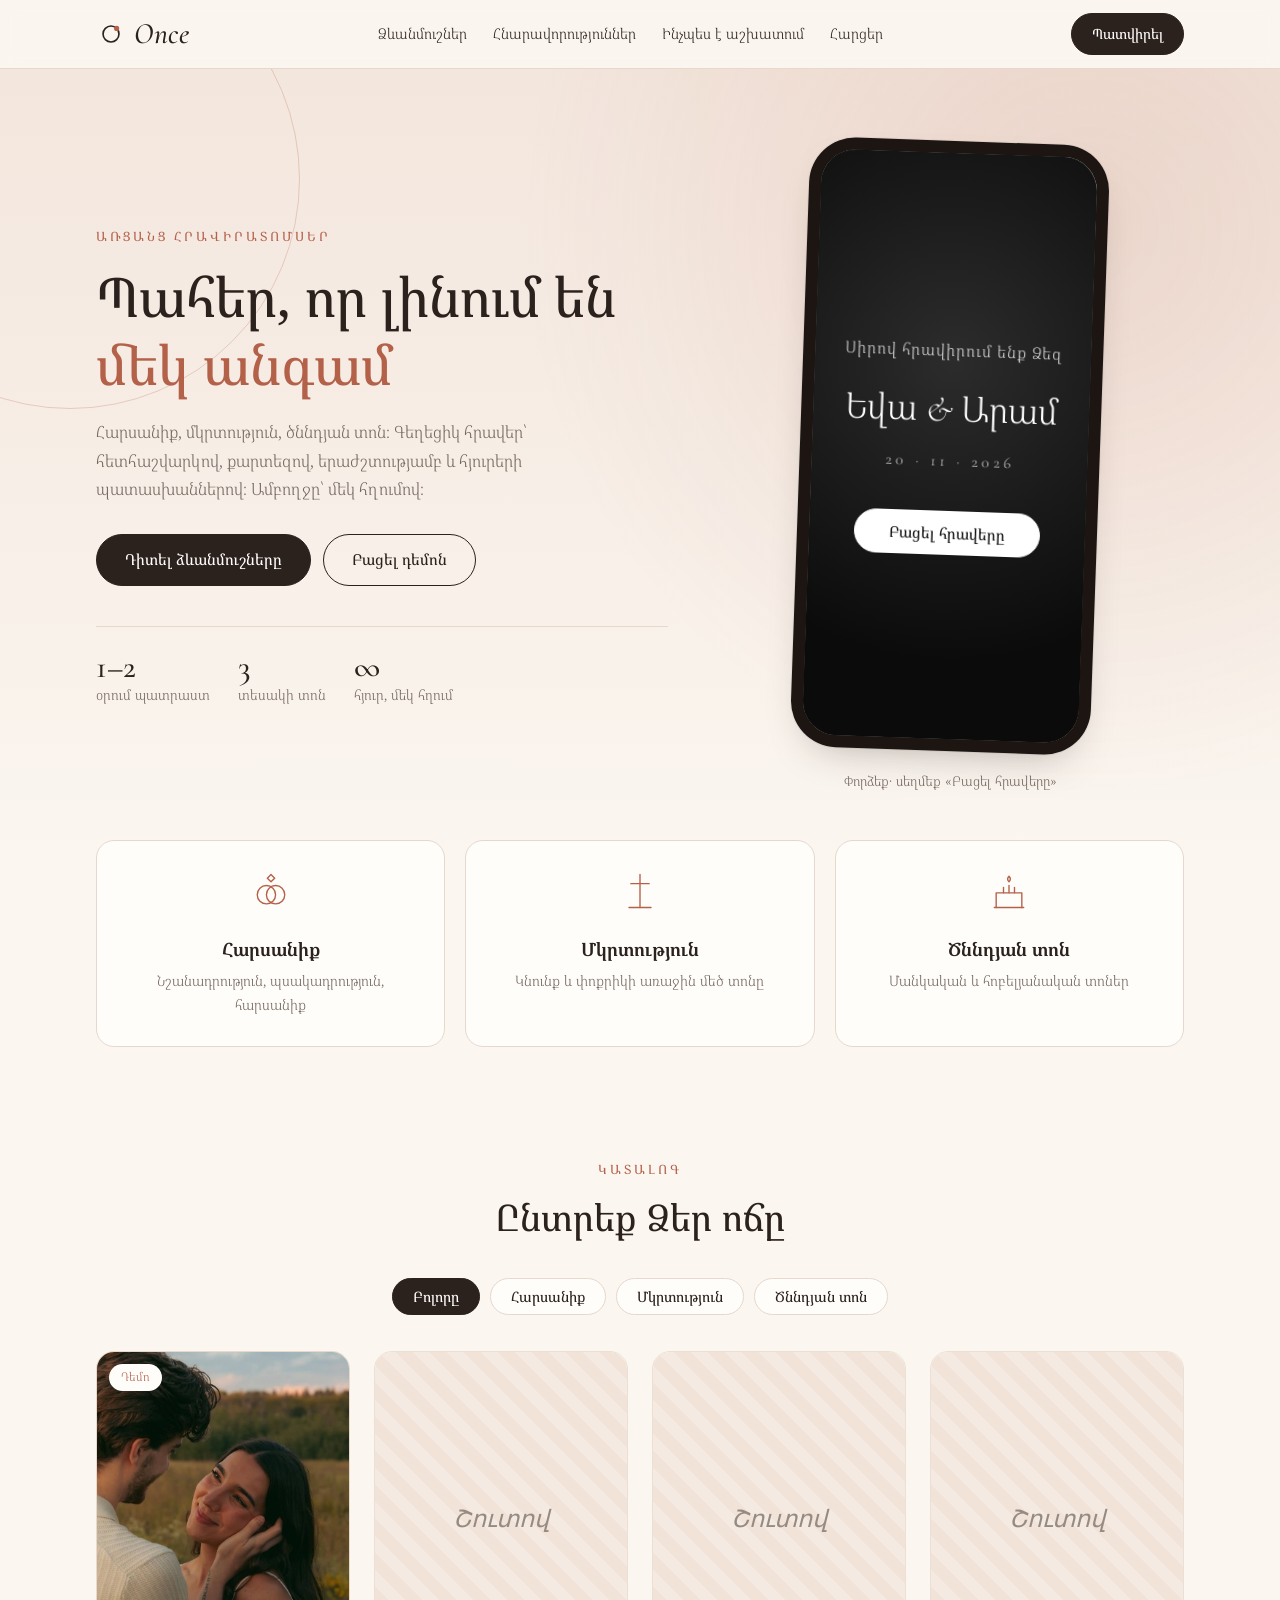
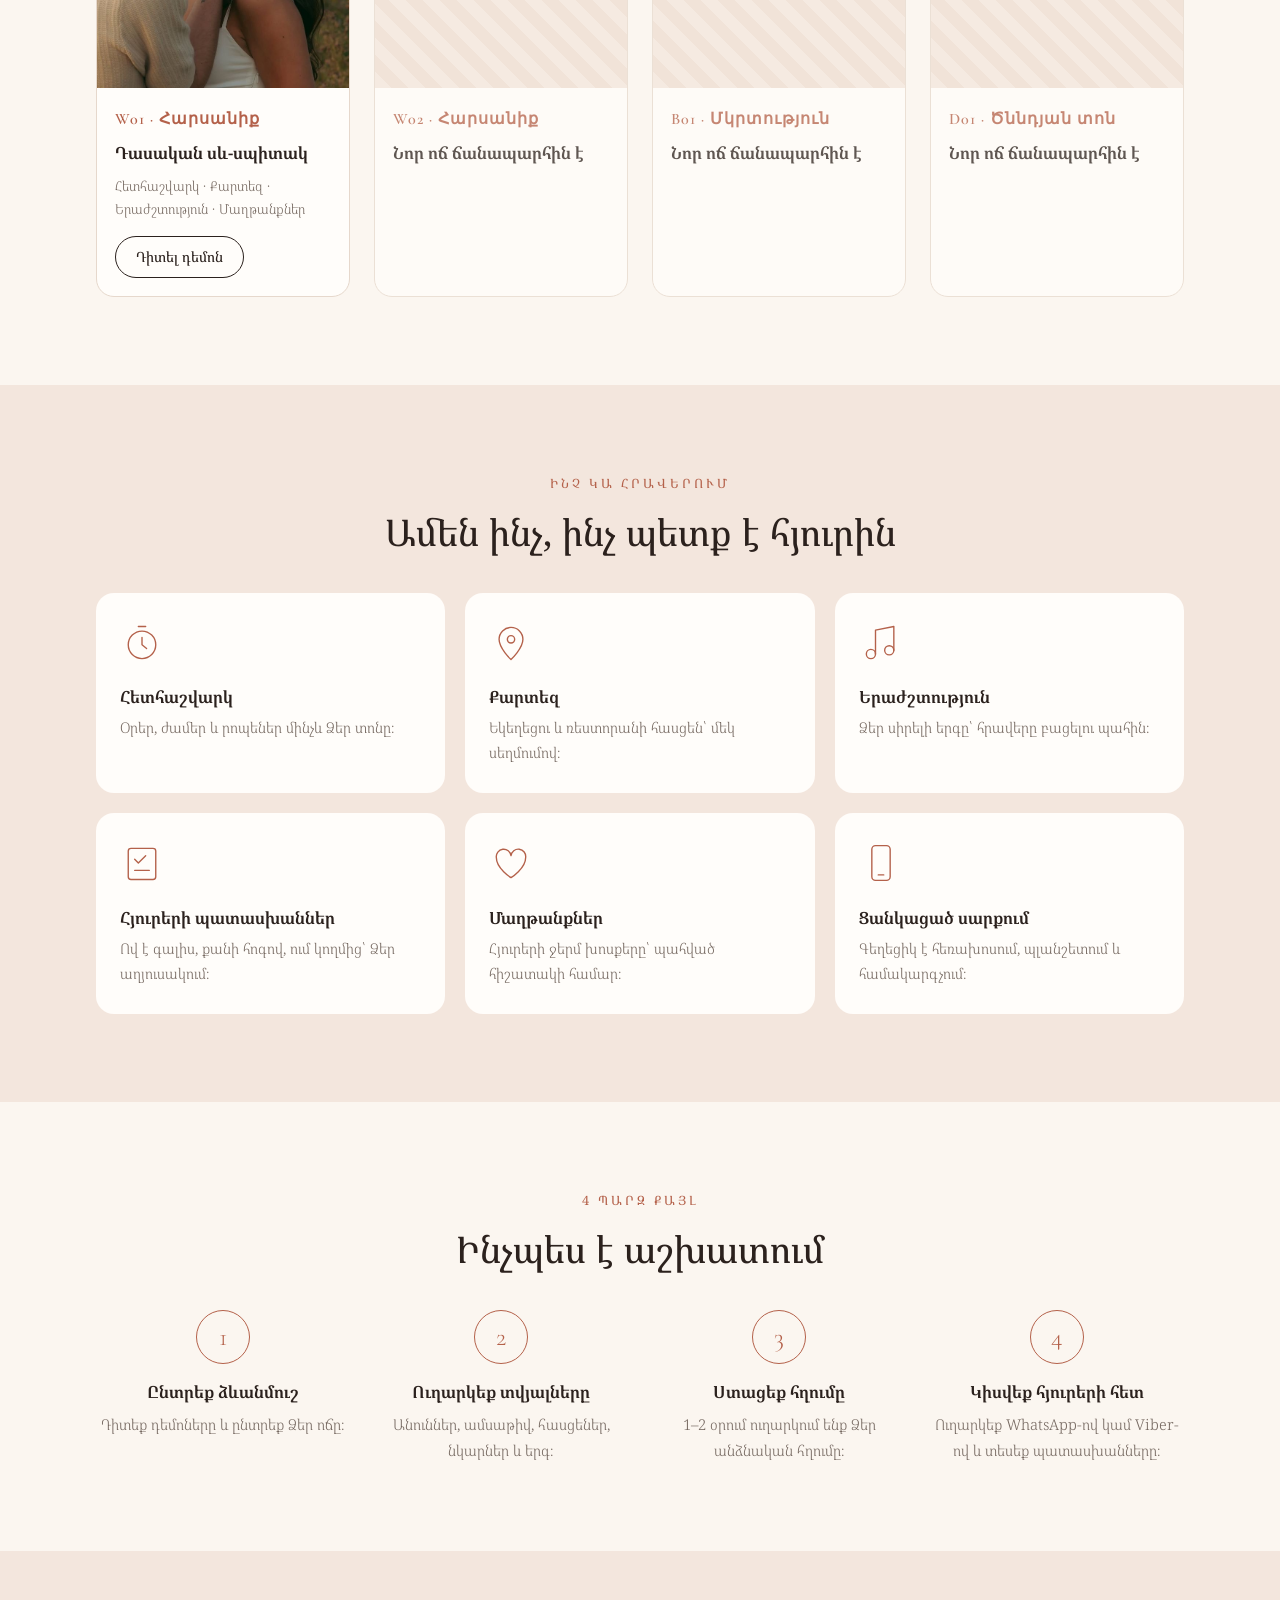
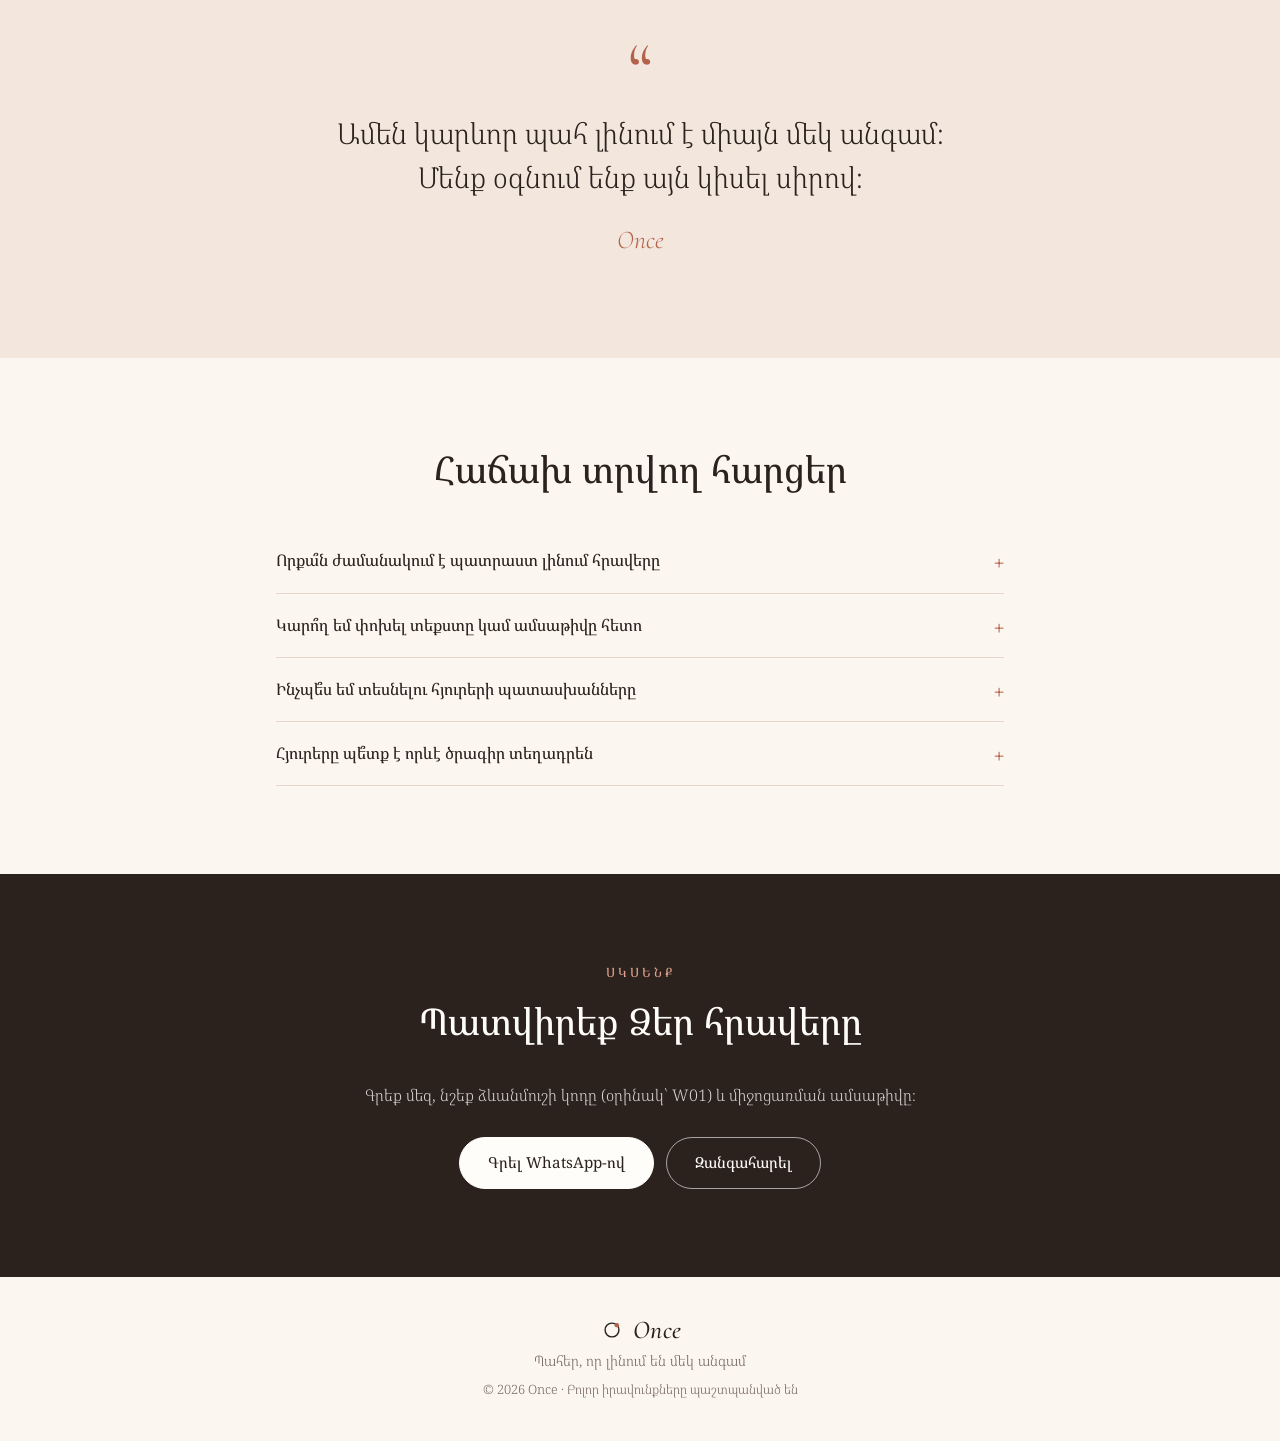
==== index.html @ 1489a13c "Add Once invitations website Homepage with Once branding, wedding template W01, Apps Script for RSVP" ====
<!DOCTYPE html>
<html lang="hy">
<head>
  <meta charset="UTF-8">
  <meta name="viewport" content="width=device-width, initial-scale=1.0">

  <!-- ===== SEO: վերնագիրը և նկարագրությունը երևում են Google-ում ===== -->
  <title>Once — առցանց հրավիրատոմսեր հարսանիքի, մկրտության և ծննդյան տոնի համար</title>
  <meta name="description" content="Once․ գեղեցիկ առցանց հրավիրատոմսեր՝ հետհաշվարկով, քարտեզով, երաժշտությամբ և հյուրերի պատասխաններով։ Ընտրեք ձևանմուշ, պատրաստ հղումը կստանաք 1–2 օրում։">
  <meta name="theme-color" content="#fbf6f0">
  <link rel="icon" href="assets/img/logo.svg" type="image/svg+xml">
  <!-- Domain-ը գնելուց հետո բացեք այս տողը և գրեք Ձեր հասցեն -->
  <!-- <link rel="canonical" href="https://once.am/"> -->

  <!-- Ինչպես է երևում հղումը WhatsApp-ում, Viber-ում, Facebook-ում -->
  <meta property="og:type" content="website">
  <meta property="og:site_name" content="Once">
  <meta property="og:title" content="Once — առցանց հրավիրատոմսեր">
  <meta property="og:description" content="Պահեր, որ լինում են մեկ անգամ։ Հրավեր՝ մեկ հղումով։">
  <meta property="og:image" content="templates/wedding/w01/hero.jpg">

  <!-- Տառատեսակներ -->
  <link rel="preconnect" href="https://fonts.googleapis.com">
  <link rel="preconnect" href="https://fonts.gstatic.com" crossorigin>
  <link href="https://fonts.googleapis.com/css2?family=Cormorant+Garamond:ital,wght@0,400;0,500;0,600;1,400;1,500&family=Noto+Serif+Armenian:wght@300;400;600&display=swap" rel="stylesheet">

  <link rel="stylesheet" href="assets/css/main.css">
</head>
<body>

  <!-- ============ ՎԵՐՆԱՄԱՍ ============ -->
  <header class="site-header">
    <div class="wrap site-header__inner">
      <a href="./" class="logo" aria-label="Once — գլխավոր էջ">
        <svg class="logo__mark" viewBox="0 0 64 64" aria-hidden="true">
          <circle cx="32" cy="32" r="17" fill="none" stroke="currentColor" stroke-width="3.5"/>
          <circle cx="44" cy="20" r="5.5" class="logo__dot"/>
        </svg>
        <span class="logo__word">Once</span>
      </a>
      <nav class="nav" aria-label="Գլխավոր մենյու">
        <a href="#catalog">Ձևանմուշներ</a>
        <a href="#features">Հնարավորություններ</a>
        <a href="#how">Ինչպես է աշխատում</a>
        <a href="#faq">Հարցեր</a>
      </nav>
      <a href="#order" class="btn btn--small">Պատվիրել</a>
    </div>
  </header>

  <main>

    <!-- ============ 1. ԳԼԽԱՎՈՐ ԲԱԺԻՆ ============ -->
    <section class="hero">
      <div class="wrap hero__grid">
        <div class="hero__content">
          <p class="eyebrow">Առցանց հրավիրատոմսեր</p>
          <h1 class="hero__title">Պահեր, որ լինում են <em>մեկ անգամ</em></h1>
          <p class="hero__text">Հարսանիք, մկրտություն, ծննդյան տոն։ Գեղեցիկ հրավեր՝ հետհաշվարկով, քարտեզով, երաժշտությամբ և հյուրերի պատասխաններով։ Ամբողջը՝ մեկ հղումով։</p>
          <div class="hero__buttons">
            <a href="#catalog" class="btn">Դիտել ձևանմուշները</a>
            <a href="templates/wedding/w01/" class="btn btn--outline" target="_blank" rel="noopener">Բացել դեմոն</a>
          </div>
          <ul class="hero__facts">
            <li><strong>1–2</strong> օրում պատրաստ</li>
            <li><strong>3</strong> տեսակի տոն</li>
            <li><strong>∞</strong> հյուր, մեկ հղում</li>
          </ul>
        </div>

        <!-- Հեռախոսի մեջ երևում է իրական դեմոն (կարելի է scroll անել) -->
        <div class="hero__phone">
          <div class="phone">
            <iframe class="phone__screen" src="templates/wedding/w01/" title="Հարսանեկան հրավերի դեմո" loading="lazy"></iframe>
          </div>
          <p class="phone__note">Փորձեք․ սեղմեք «Բացել հրավերը»</p>
        </div>
      </div>
    </section>

    <!-- ============ 2. ՏՈՆԵՐ ============ -->
    <section class="section section--tight">
      <div class="wrap">
        <div class="events">
          <a class="event reveal" href="#catalog" data-go="wedding">
            <svg viewBox="0 0 48 48" aria-hidden="true"><circle cx="19" cy="28" r="10"/><circle cx="29" cy="28" r="10"/><path d="M20 10l4-4 4 4-4 4z"/></svg>
            <h3>Հարսանիք</h3>
            <p>Նշանադրություն, պսակադրություն, հարսանիք</p>
          </a>
          <a class="event reveal" href="#catalog" data-go="baptism">
            <svg viewBox="0 0 48 48" aria-hidden="true"><path d="M24 6v36M14 16h20"/><path d="M12 42h24"/></svg>
            <h3>Մկրտություն</h3>
            <p>Կնունք և փոքրիկի առաջին մեծ տոնը</p>
          </a>
          <a class="event reveal" href="#catalog" data-go="birthday">
            <svg viewBox="0 0 48 48" aria-hidden="true"><path d="M10 42V26h28v16"/><path d="M8 42h32"/><path d="M18 26v-6M30 26v-6M24 26v-8"/><path d="M24 14c-2-2-2-4 0-6 2 2 2 4 0 6z"/></svg>
            <h3>Ծննդյան տոն</h3>
            <p>Մանկական և հոբելյանական տոներ</p>
          </a>
        </div>
      </div>
    </section>

    <!-- ============ 3. ԿԱՏԵԳՈՐԻԱՆԵՐ ԵՎ ՁԵՎԱՆՄՈՒՇՆԵՐ ============ -->
    <section id="catalog" class="section">
      <div class="wrap">
        <p class="eyebrow eyebrow--center">Կատալոգ</p>
        <h2 class="section__title">Ընտրեք Ձեր ոճը</h2>

        <!-- Կատեգորիայի կոճակներ՝ ֆիլտրում են քարտերը (տես script-ը ներքևում) -->
        <div class="filters" role="group" aria-label="Կատեգորիաներ">
          <button class="filter is-active" type="button" data-filter="all">Բոլորը</button>
          <button class="filter" type="button" data-filter="wedding">Հարսանիք</button>
          <button class="filter" type="button" data-filter="baptism">Մկրտություն</button>
          <button class="filter" type="button" data-filter="birthday">Ծննդյան տոն</button>
        </div>

        <div class="cards">
          <!-- Նոր ձևանմուշ ավելացնելու համար պատճենեք մեկ <article> և փոխեք տվյալները -->
          <article class="card" data-category="wedding">
            <a class="card__img" href="templates/wedding/w01/" target="_blank" rel="noopener" style="background-image:url('templates/wedding/w01/hero.jpg')" aria-label="Դիտել W01 դեմոն">
              <span class="card__badge">Դեմո</span>
            </a>
            <div class="card__body">
              <p class="card__code">W01 · Հարսանիք</p>
              <h3 class="card__title">Դասական սև-սպիտակ</h3>
              <p class="card__features">Հետհաշվարկ · Քարտեզ · Երաժշտություն · Մաղթանքներ</p>
              <a class="btn btn--outline btn--small" href="templates/wedding/w01/" target="_blank" rel="noopener">Դիտել դեմոն</a>
            </div>
          </article>

          <article class="card card--soon" data-category="wedding">
            <div class="card__img card__img--empty"><span class="card__soon">Շուտով</span></div>
            <div class="card__body">
              <p class="card__code">W02 · Հարսանիք</p>
              <h3 class="card__title">Նոր ոճ ճանապարհին է</h3>
            </div>
          </article>

          <article class="card card--soon" data-category="baptism">
            <div class="card__img card__img--empty"><span class="card__soon">Շուտով</span></div>
            <div class="card__body">
              <p class="card__code">B01 · Մկրտություն</p>
              <h3 class="card__title">Նոր ոճ ճանապարհին է</h3>
            </div>
          </article>

          <article class="card card--soon" data-category="birthday">
            <div class="card__img card__img--empty"><span class="card__soon">Շուտով</span></div>
            <div class="card__body">
              <p class="card__code">D01 · Ծննդյան տոն</p>
              <h3 class="card__title">Նոր ոճ ճանապարհին է</h3>
            </div>
          </article>
        </div>
      </div>
    </section>

    <!-- ============ 4. ՀՆԱՐԱՎՈՐՈՒԹՅՈՒՆՆԵՐ ============ -->
    <section id="features" class="section section--tint">
      <div class="wrap">
        <p class="eyebrow eyebrow--center">Ինչ կա հրավերում</p>
        <h2 class="section__title">Ամեն ինչ, ինչ պետք է հյուրին</h2>
        <div class="features">
          <div class="feature reveal">
            <svg viewBox="0 0 48 48" aria-hidden="true"><circle cx="24" cy="26" r="15"/><path d="M24 18v8l5 4M20 6h8"/></svg>
            <h3>Հետհաշվարկ</h3><p>Օրեր, ժամեր և րոպեներ մինչև Ձեր տոնը։</p>
          </div>
          <div class="feature reveal">
            <svg viewBox="0 0 48 48" aria-hidden="true"><path d="M24 42s-13-12-13-22a13 13 0 0 1 26 0c0 10-13 22-13 22z"/><circle cx="24" cy="20" r="4"/></svg>
            <h3>Քարտեզ</h3><p>Եկեղեցու և ռեստորանի հասցեն՝ մեկ սեղմումով։</p>
          </div>
          <div class="feature reveal">
            <svg viewBox="0 0 48 48" aria-hidden="true"><path d="M18 36V10l20-4v26"/><circle cx="13" cy="36" r="5"/><circle cx="33" cy="32" r="5"/></svg>
            <h3>Երաժշտություն</h3><p>Ձեր սիրելի երգը՝ հրավերը բացելու պահին։</p>
          </div>
          <div class="feature reveal">
            <svg viewBox="0 0 48 48" aria-hidden="true"><rect x="9" y="8" width="30" height="34" rx="3"/><path d="M16 20l4 4 8-8M16 32h16"/></svg>
            <h3>Հյուրերի պատասխաններ</h3><p>Ով է գալիս, քանի հոգով, ում կողմից՝ Ձեր աղյուսակում։</p>
          </div>
          <div class="feature reveal">
            <svg viewBox="0 0 48 48" aria-hidden="true"><path d="M24 40S8 30 8 18a8 8 0 0 1 16-2 8 8 0 0 1 16 2c0 12-16 22-16 22z"/></svg>
            <h3>Մաղթանքներ</h3><p>Հյուրերի ջերմ խոսքերը՝ պահված հիշատակի համար։</p>
          </div>
          <div class="feature reveal">
            <svg viewBox="0 0 48 48" aria-hidden="true"><rect x="14" y="5" width="20" height="38" rx="4"/><path d="M21 37h6"/></svg>
            <h3>Ցանկացած սարքում</h3><p>Գեղեցիկ է հեռախոսում, պլանշետում և համակարգչում։</p>
          </div>
        </div>
      </div>
    </section>

    <!-- ============ 5. ԻՆՉՊԵՍ Է ԱՇԽԱՏՈՒՄ ============ -->
    <section id="how" class="section">
      <div class="wrap">
        <p class="eyebrow eyebrow--center">4 պարզ քայլ</p>
        <h2 class="section__title">Ինչպես է աշխատում</h2>
        <ol class="steps">
          <li class="reveal"><span>1</span><h3>Ընտրեք ձևանմուշ</h3><p>Դիտեք դեմոները և ընտրեք Ձեր ոճը։</p></li>
          <li class="reveal"><span>2</span><h3>Ուղարկեք տվյալները</h3><p>Անուններ, ամսաթիվ, հասցեներ, նկարներ և երգ։</p></li>
          <li class="reveal"><span>3</span><h3>Ստացեք հղումը</h3><p>1–2 օրում ուղարկում ենք Ձեր անձնական հղումը։</p></li>
          <li class="reveal"><span>4</span><h3>Կիսվեք հյուրերի հետ</h3><p>Ուղարկեք WhatsApp-ով կամ Viber-ով և տեսեք պատասխանները։</p></li>
        </ol>
      </div>
    </section>

    <!-- ============ 6. ԲՐԵՆԴԻ ՄՏՔԻՐԸ ============ -->
    <section class="quote">
      <div class="wrap reveal">
        <p class="quote__mark" aria-hidden="true">“</p>
        <p class="quote__text">Ամեն կարևոր պահ լինում է միայն մեկ անգամ։<br>Մենք օգնում ենք այն կիսել սիրով։</p>
        <p class="quote__sign">Once</p>
      </div>
    </section>

    <!-- ============ 7. ՀԱՐՑԵՐ (FAQ) ============ -->
    <!-- <details>-ը բացվում/փակվում է առանց JavaScript-ի -->
    <section id="faq" class="section">
      <div class="wrap faq">
        <h2 class="section__title">Հաճախ տրվող հարցեր</h2>
        <details>
          <summary>Որքա՞ն ժամանակում է պատրաստ լինում հրավերը</summary>
          <p>Սովորաբար 1–2 օրում, երբ ստանում ենք բոլոր տվյալները և նկարները։</p>
        </details>
        <details>
          <summary>Կարո՞ղ եմ փոխել տեքստը կամ ամսաթիվը հետո</summary>
          <p>Այո։ Գրեք մեզ, և մենք կթարմացնենք հրավերը։ Հղումը նույնը կմնա։</p>
        </details>
        <details>
          <summary>Ինչպե՞ս եմ տեսնելու հյուրերի պատասխանները</summary>
          <p>Ձեզ կտրամադրենք Google Sheets աղյուսակ, որտեղ ավտոմատ հայտնվում են բոլոր պատասխաններն ու մաղթանքները։</p>
        </details>
        <details>
          <summary>Հյուրերը պե՞տք է որևէ ծրագիր տեղադրեն</summary>
          <p>Ոչ։ Հրավերը սովորական հղում է, բացվում է ցանկացած հեռախոսում կամ համակարգչում։</p>
        </details>
      </div>
    </section>

    <!-- ============ 8. ՊԱՏՎԻՐԵԼ ============ -->
    <section id="order" class="section section--dark">
      <div class="wrap order">
        <p class="eyebrow eyebrow--center">Սկսենք</p>
        <h2 class="section__title">Պատվիրեք Ձեր հրավերը</h2>
        <p>Գրեք մեզ, նշեք ձևանմուշի կոդը (օրինակ՝ W01) և միջոցառման ամսաթիվը։</p>
        <div class="order__buttons">
          <!-- 374XXXXXXXX-ը փոխարինեք Ձեր WhatsApp համարով (առանց + և բացատների) -->
          <a class="btn btn--light" href="https://wa.me/374XXXXXXXX" target="_blank" rel="noopener">Գրել WhatsApp-ով</a>
          <a class="btn btn--ghost" href="tel:+374XXXXXXXX">Զանգահարել</a>
        </div>
      </div>
    </section>

  </main>

  <footer class="site-footer">
    <div class="wrap site-footer__inner">
      <a href="./" class="logo logo--small" aria-label="Once">
        <svg class="logo__mark" viewBox="0 0 64 64" aria-hidden="true">
          <circle cx="32" cy="32" r="17" fill="none" stroke="currentColor" stroke-width="3.5"/>
          <circle cx="44" cy="20" r="5.5" class="logo__dot"/>
        </svg>
        <span class="logo__word">Once</span>
      </a>
      <p>Պահեր, որ լինում են մեկ անգամ</p>
      <p class="site-footer__copy">© 2026 Once · Բոլոր իրավունքները պաշտպանված են</p>
    </div>
  </footer>

  <script>
    // ---------- Կատեգորիաների ֆիլտր ----------
    const filters = document.querySelectorAll(".filter");
    const cards = document.querySelectorAll(".card");

    function showCategory(category) {
      filters.forEach((b) => b.classList.toggle("is-active", b.dataset.filter === category));
      cards.forEach((card) => {
        card.hidden = category !== "all" && card.dataset.category !== category;
      });
    }

    filters.forEach((btn) => {
      btn.addEventListener("click", () => showCategory(btn.dataset.filter));
    });

    // «Տոներ» բաժնի քարտերը բացում են կատալոգը արդեն ֆիլտրած
    document.querySelectorAll("[data-go]").forEach((link) => {
      link.addEventListener("click", () => showCategory(link.dataset.go));
    });

    // ---------- Scroll-ի ժամանակ հայտնվելու անիմացիա ----------
    document.documentElement.classList.add("js");
    const items = document.querySelectorAll(".reveal");
    if ("IntersectionObserver" in window) {
      const observer = new IntersectionObserver((entries) => {
        entries.forEach((entry) => {
          if (entry.isIntersecting) {
            entry.target.classList.add("is-visible");
            observer.unobserve(entry.target);
          }
        });
      }, { threshold: 0.15 });
      items.forEach((el) => observer.observe(el));
    } else {
      items.forEach((el) => el.classList.add("is-visible"));
    }
  </script>
</body>
</html>
---- assets/css/main.css ----
/* =========================================================
   Once — գլխավոր էջի ոճեր
   Բրենդի գույներն ու տառատեսակները փոխեք :root-ում
   ========================================================= */

:root {
  /* Once բրենդի գույներ */
  --ink: #2b211d;        /* հիմնական տեքստ (տաք մուգ շագանակագույն) */
  --muted: #74675f;      /* երկրորդական տեքստ */
  --paper: #fbf6f0;      /* ֆոն (փղոսկր) */
  --tint: #f3e6dd;       /* բաց վարդագույն-բեժ բաժիններ */
  --accent: #b4614a;     /* Once-ի գույնը (տաք նռնագույն / terracotta) */
  --accent-dark: #93472f;
  --line: #e6d8cc;
  --white: #fffdfa;

  /* Տառատեսակներ */
  --font-main: "Noto Serif Armenian", Georgia, serif;   /* հայերեն տեքստ */
  --font-brand: "Cormorant Garamond", Georgia, serif;   /* Once անունը, թվեր */

  --radius: 18px;
  --shadow: 0 18px 40px -20px rgba(43, 33, 29, .35);
}

*, *::before, *::after { box-sizing: border-box; }
html { scroll-behavior: smooth; scroll-padding-top: 72px; }
body {
  margin: 0;
  background: var(--paper);
  color: var(--ink);
  font-family: var(--font-main);
  font-weight: 300;
  line-height: 1.7;
  -webkit-font-smoothing: antialiased;
  overflow-x: hidden;
}
h1, h2, h3, p { margin: 0; }
[hidden] { display: none !important; }

.wrap { max-width: 1120px; margin: 0 auto; padding: 0 16px; }

/* ---------- Կոճակներ ---------- */
.btn {
  display: inline-block;
  padding: 12px 28px;
  border: 1px solid var(--ink);
  border-radius: 999px;
  background: var(--ink);
  color: var(--white);
  font-family: inherit;
  font-size: .95rem;
  font-weight: 400;
  text-decoration: none;
  cursor: pointer;
  transition: background .25s, color .25s, border-color .25s, transform .25s;
}
.btn:hover, .btn:focus-visible { background: var(--accent); border-color: var(--accent); transform: translateY(-1px); }
.btn--outline { background: transparent; color: var(--ink); }
.btn--outline:hover, .btn--outline:focus-visible { background: var(--ink); border-color: var(--ink); color: var(--white); }
.btn--small { padding: 8px 20px; font-size: .88rem; }
.btn--light { background: var(--white); border-color: var(--white); color: var(--ink); }
.btn--light:hover, .btn--light:focus-visible { background: var(--accent); border-color: var(--accent); color: var(--white); }
.btn--ghost { background: transparent; border-color: rgba(255, 253, 250, .6); color: var(--white); }
.btn--ghost:hover, .btn--ghost:focus-visible { background: var(--white); border-color: var(--white); color: var(--ink); }

/* ---------- Լոգո ---------- */
.logo {
  display: inline-flex;
  align-items: center;
  gap: 8px;
  color: var(--ink);
  text-decoration: none;
}
.logo__mark { width: 30px; height: 30px; }
.logo__dot { fill: var(--accent); }
.logo__word {
  font-family: var(--font-brand);
  font-style: italic;
  font-weight: 500;
  font-size: 1.85rem;
  line-height: 1;
  letter-spacing: .5px;
}
.logo--small .logo__mark { width: 26px; height: 26px; }
.logo--small .logo__word { font-size: 1.6rem; }

/* ---------- Վերնամաս ---------- */
.site-header {
  position: sticky;
  top: 0;
  z-index: 10;
  background: rgba(251, 246, 240, .9);
  border-bottom: 1px solid var(--line);
  -webkit-backdrop-filter: blur(8px);
  backdrop-filter: blur(8px);
}
.site-header__inner {
  display: flex;
  align-items: center;
  justify-content: space-between;
  gap: 16px;
  min-height: 68px;
}
.nav { display: flex; gap: 26px; }
.nav a { color: var(--ink); text-decoration: none; font-size: .92rem; }
.nav a:hover { color: var(--accent); }

/* ---------- Վերնագրեր ---------- */
.eyebrow {
  color: var(--accent);
  font-size: .8rem;
  font-weight: 400;
  letter-spacing: 3px;
  text-transform: uppercase;
  margin-bottom: 14px;
}
.eyebrow--center { text-align: center; }

/* ---------- 1. Գլխավոր բաժին ---------- */
.hero {
  position: relative;
  padding: 72px 0 80px;
  background:
    radial-gradient(circle at 85% 20%, rgba(180, 97, 74, .14), transparent 45%),
    linear-gradient(180deg, var(--tint), var(--paper));
  overflow: hidden;
}
/* Մեծ «O» օղակ ֆոնում՝ բրենդի նշանը */
.hero::before {
  content: "";
  position: absolute;
  top: -120px;
  left: -160px;
  width: 460px;
  height: 460px;
  border: 1px solid rgba(180, 97, 74, .25);
  border-radius: 50%;
  pointer-events: none;
}
.hero__grid {
  position: relative;
  display: grid;
  grid-template-columns: 1.1fr .9fr;
  align-items: center;
  gap: 48px;
}
.hero__title {
  font-size: clamp(2rem, 5vw, 3.4rem);
  font-weight: 400;
  line-height: 1.25;
  margin-bottom: 20px;
}
.hero__title em {
  font-style: normal;
  color: var(--accent);
}
.hero__text { max-width: 520px; color: var(--muted); font-size: 1.05rem; margin-bottom: 30px; }
.hero__buttons { display: flex; flex-wrap: wrap; gap: 12px; }
.hero__facts {
  list-style: none;
  display: flex;
  flex-wrap: wrap;
  gap: 28px;
  margin: 40px 0 0;
  padding: 24px 0 0;
  border-top: 1px solid var(--line);
  color: var(--muted);
  font-size: .88rem;
}
.hero__facts strong {
  display: block;
  font-family: var(--font-brand);
  font-size: 2rem;
  font-weight: 500;
  line-height: 1;
  color: var(--ink);
}

/* Հեռախոսի պատկեր՝ ներսում իրական դեմոն */
.hero__phone { display: flex; flex-direction: column; align-items: center; }
.phone {
  width: 300px;
  height: 610px;
  padding: 12px;
  border-radius: 46px;
  background: #1c1512;
  box-shadow: var(--shadow), 0 0 0 1px rgba(0, 0, 0, .05);
  transform: rotate(2deg);
}
.phone__screen {
  display: block;
  width: 100%;
  height: 100%;
  border: 0;
  border-radius: 34px;
  background: #111;
}
.phone__note { margin-top: 18px; font-size: .85rem; color: var(--muted); }

/* ---------- Բաժիններ ---------- */
.section { padding: 88px 0; }
.section--tight { padding: 0 0 24px; margin-top: -32px; position: relative; }
.section--tint { background: var(--tint); }
.section--dark { background: var(--ink); color: var(--white); }
.section--dark .eyebrow { color: #e3a48f; }
.section__title {
  text-align: center;
  font-size: clamp(1.6rem, 4vw, 2.3rem);
  font-weight: 400;
  line-height: 1.3;
  margin-bottom: 36px;
}

/* ---------- 2. Տոներ ---------- */
.events {
  display: grid;
  grid-template-columns: repeat(3, 1fr);
  gap: 20px;
}
.event {
  display: block;
  padding: 28px 24px;
  background: var(--white);
  border: 1px solid var(--line);
  border-radius: var(--radius);
  color: var(--ink);
  text-decoration: none;
  text-align: center;
  transition: transform .3s, box-shadow .3s, border-color .3s;
}
.event:hover, .event:focus-visible { transform: translateY(-4px); box-shadow: var(--shadow); border-color: var(--accent); }
.event svg, .feature svg {
  width: 44px;
  height: 44px;
  fill: none;
  stroke: var(--accent);
  stroke-width: 1.5;
  stroke-linecap: round;
  stroke-linejoin: round;
  margin-bottom: 12px;
}
.event h3 { font-size: 1.15rem; font-weight: 600; margin-bottom: 4px; }
.event p { color: var(--muted); font-size: .9rem; }

/* ---------- 3. Ֆիլտր ---------- */
.filters {
  display: flex;
  flex-wrap: wrap;
  justify-content: center;
  gap: 10px;
  margin-bottom: 36px;
}
.filter {
  padding: 8px 20px;
  border: 1px solid var(--line);
  border-radius: 999px;
  background: var(--white);
  color: var(--ink);
  font-family: inherit;
  font-size: .9rem;
  cursor: pointer;
  transition: background .2s, color .2s, border-color .2s;
}
.filter:hover { border-color: var(--accent); }
.filter.is-active { background: var(--ink); border-color: var(--ink); color: var(--white); }

/* ---------- Քարտեր ---------- */
.cards {
  display: grid;
  grid-template-columns: repeat(auto-fill, minmax(240px, 1fr));
  gap: 24px;
}
.card {
  display: flex;
  flex-direction: column;
  background: var(--white);
  border: 1px solid var(--line);
  border-radius: var(--radius);
  overflow: hidden;
  transition: transform .3s, box-shadow .3s;
}
.card:not(.card--soon):hover { transform: translateY(-4px); box-shadow: var(--shadow); }
.card__img {
  position: relative;
  display: block;
  aspect-ratio: 3 / 4;
  background-color: var(--tint);
  background-size: cover;
  background-position: center;
}
.card__img--empty {
  display: grid;
  place-items: center;
  background-image: repeating-linear-gradient(45deg, var(--tint) 0 12px, #eedcd0 12px 24px);
}
.card__badge {
  position: absolute;
  top: 12px;
  left: 12px;
  padding: 3px 12px;
  border-radius: 999px;
  background: var(--white);
  color: var(--accent);
  font-size: .75rem;
}
.card__soon {
  font-family: var(--font-brand);
  font-style: italic;
  font-size: 1.5rem;
  color: var(--muted);
}
.card__body { padding: 18px; display: flex; flex-direction: column; gap: 6px; flex: 1; }
.card__code { font-family: var(--font-brand); font-weight: 600; color: var(--accent); letter-spacing: 1px; }
.card__title { font-size: 1.05rem; font-weight: 600; }
.card__features { font-size: .85rem; color: var(--muted); margin-bottom: 10px; }
.card .btn { margin-top: auto; align-self: flex-start; }
.card--soon { opacity: .75; }

/* ---------- 4. Հնարավորություններ ---------- */
.features {
  display: grid;
  grid-template-columns: repeat(3, 1fr);
  gap: 20px;
}
.feature {
  padding: 28px 24px;
  background: var(--white);
  border-radius: var(--radius);
}
.feature svg { margin-bottom: 10px; }
.feature h3 { font-size: 1.05rem; font-weight: 600; margin-bottom: 4px; }
.feature p { color: var(--muted); font-size: .92rem; }

/* ---------- 5. Քայլեր ---------- */
.steps {
  list-style: none;
  margin: 0;
  padding: 0;
  display: grid;
  grid-template-columns: repeat(4, 1fr);
  gap: 24px;
  text-align: center;
}
.steps span {
  display: inline-grid;
  place-items: center;
  width: 54px;
  height: 54px;
  margin-bottom: 14px;
  border: 1px solid var(--accent);
  border-radius: 50%;
  font-family: var(--font-brand);
  font-size: 1.6rem;
  color: var(--accent);
}
.steps h3 { font-size: 1.05rem; font-weight: 600; margin-bottom: 6px; }
.steps p { color: var(--muted); font-size: .93rem; }

/* ---------- 6. Մտքի բաժին ---------- */
.quote {
  padding: 96px 0;
  text-align: center;
  background: var(--tint);
}
.quote__mark {
  font-family: var(--font-brand);
  font-size: 5rem;
  line-height: .6;
  color: var(--accent);
}
.quote__text {
  max-width: 720px;
  margin: 16px auto 18px;
  font-size: clamp(1.25rem, 3.4vw, 1.8rem);
  font-weight: 300;
  line-height: 1.55;
}
.quote__sign {
  font-family: var(--font-brand);
  font-style: italic;
  font-size: 1.6rem;
  color: var(--accent);
}

/* ---------- 7. FAQ ---------- */
.faq { max-width: 760px; }
.faq details {
  border-bottom: 1px solid var(--line);
  padding: 18px 0;
}
.faq summary {
  display: flex;
  justify-content: space-between;
  gap: 16px;
  font-weight: 400;
  cursor: pointer;
  list-style: none;
}
.faq summary::-webkit-details-marker { display: none; }
.faq summary::after {
  content: "+";
  flex-shrink: 0;
  font-family: var(--font-brand);
  font-size: 1.6rem;
  line-height: 1;
  color: var(--accent);
  transition: transform .25s;
}
.faq details[open] summary::after { transform: rotate(45deg); }
.faq details p { margin-top: 10px; color: var(--muted); }

/* ---------- 8. Պատվեր ---------- */
.order { text-align: center; }
.order > p { color: rgba(255, 253, 250, .8); }
.order__buttons {
  display: flex;
  flex-wrap: wrap;
  justify-content: center;
  gap: 12px;
  margin-top: 28px;
}

/* ---------- Ներքնամաս ---------- */
.site-footer {
  padding: 40px 0;
  text-align: center;
  color: var(--muted);
  font-size: .9rem;
}
.site-footer__inner { display: flex; flex-direction: column; align-items: center; gap: 6px; }
.site-footer__copy { font-size: .8rem; }

/* ---------- Scroll-ի անիմացիա ---------- */
.js .reveal { opacity: 0; transform: translateY(24px); transition: opacity .8s ease, transform .8s ease; }
.js .reveal.is-visible { opacity: 1; transform: none; }
@media (prefers-reduced-motion: reduce) {
  html { scroll-behavior: auto; }
  .js .reveal { opacity: 1; transform: none; transition: none; }
}

/* ---------- Պլանշետ ---------- */
@media (max-width: 900px) {
  .nav { display: none; } /* մենյուն թաքցնում ենք, «Պատվիրել» կոճակը մնում է */
  .hero__grid { grid-template-columns: 1fr; text-align: center; }
  .hero__text { margin-left: auto; margin-right: auto; }
  .hero__buttons, .hero__facts { justify-content: center; }
  .phone { transform: none; }
  .features { grid-template-columns: repeat(2, 1fr); }
  .steps { grid-template-columns: repeat(2, 1fr); }
}

/* ---------- Հեռախոս ---------- */
@media (max-width: 600px) {
  .site-header__inner { min-height: 60px; }
  .logo__word { font-size: 1.6rem; }
  .hero { padding: 48px 0 72px; }
  .hero__facts { gap: 18px; }
  .hero__facts strong { font-size: 1.6rem; }
  .phone { width: 260px; height: 530px; border-radius: 40px; padding: 10px; }
  .phone__screen { border-radius: 30px; }
  .section { padding: 64px 0; }
  .section--tight { padding: 0 0 8px; }
  .events { grid-template-columns: 1fr; gap: 12px; }
  .event { display: grid; grid-template-columns: auto 1fr; column-gap: 16px; align-items: center; text-align: left; padding: 18px; }
  .event svg { grid-row: span 2; margin: 0; }
  .features { grid-template-columns: 1fr; gap: 12px; }
  .feature { padding: 20px; }
  .steps { grid-template-columns: 1fr; }
  .cards { grid-template-columns: 1fr 1fr; gap: 12px; }
  .card__body { padding: 12px; }
  .card__features { display: none; }
  .card .btn { padding: 7px 14px; font-size: .8rem; }
  .card__soon { font-size: 1.2rem; }
  .quote { padding: 72px 0; }
}
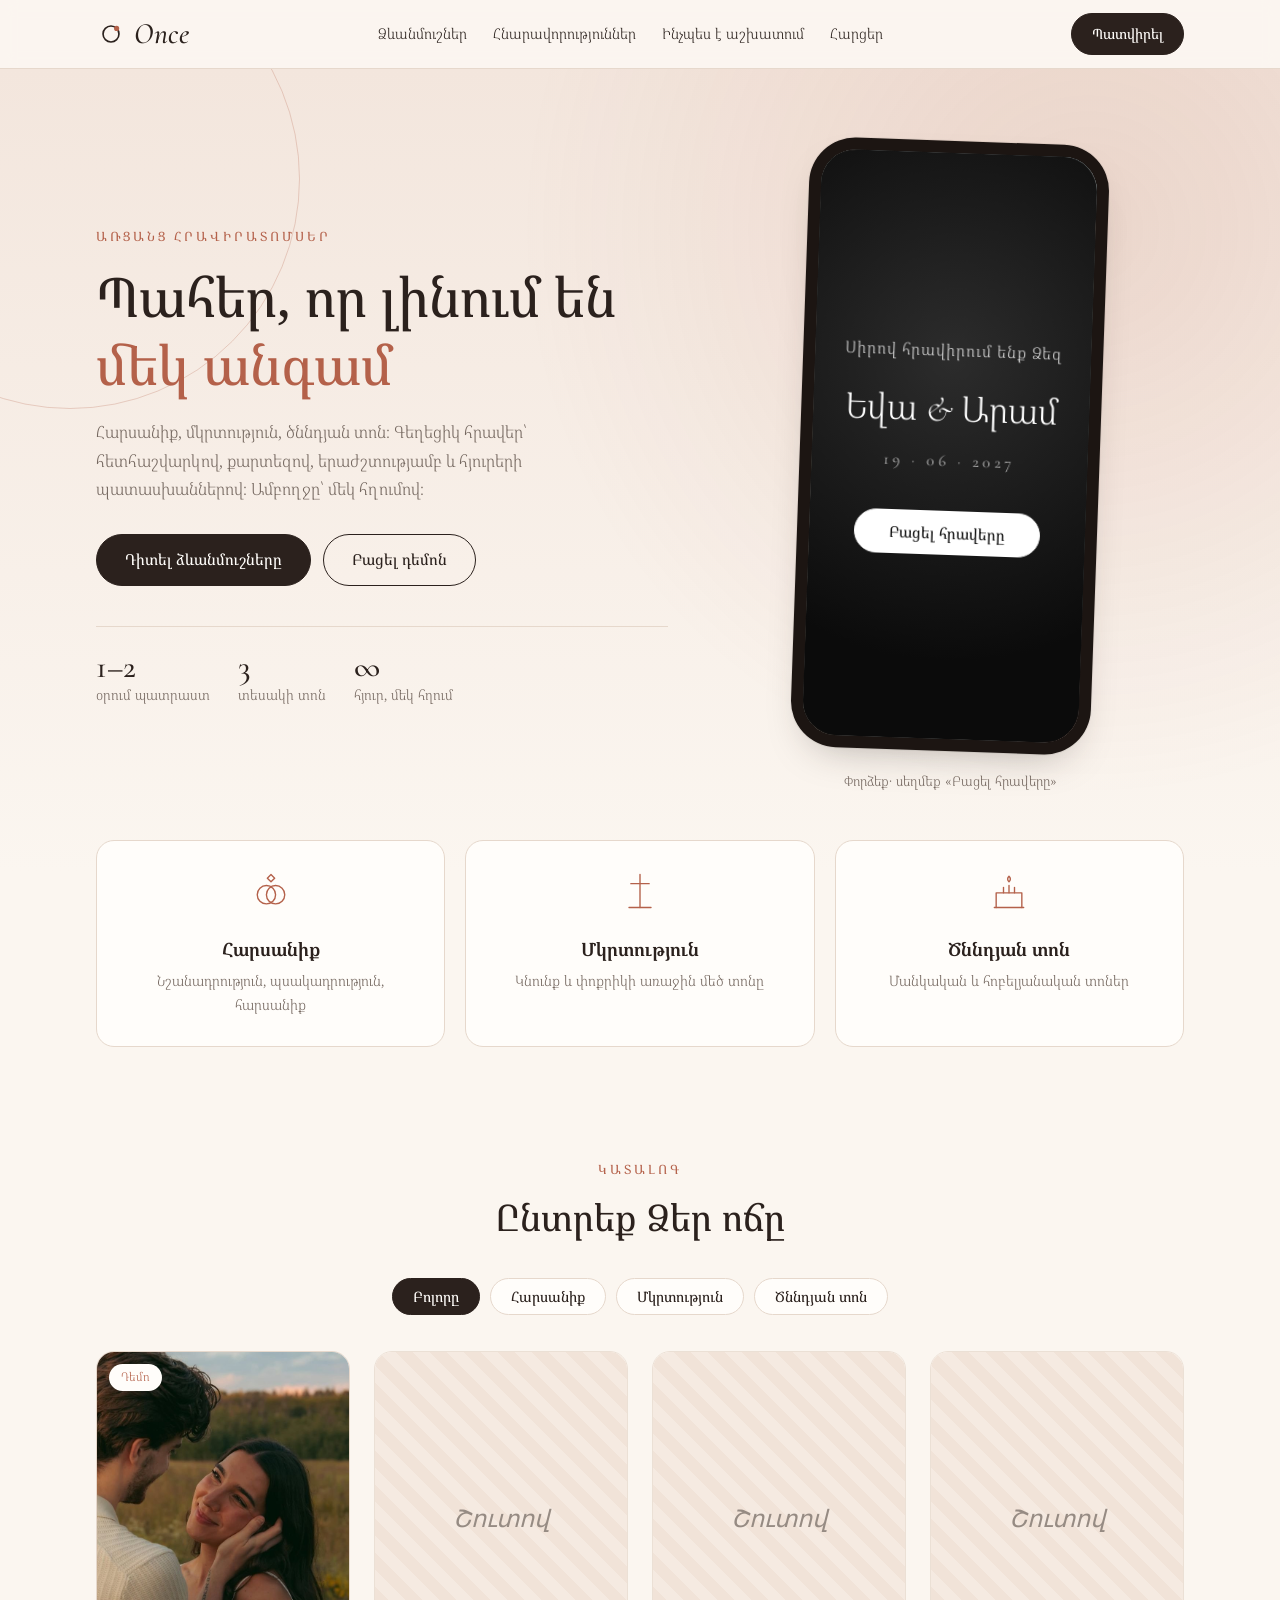
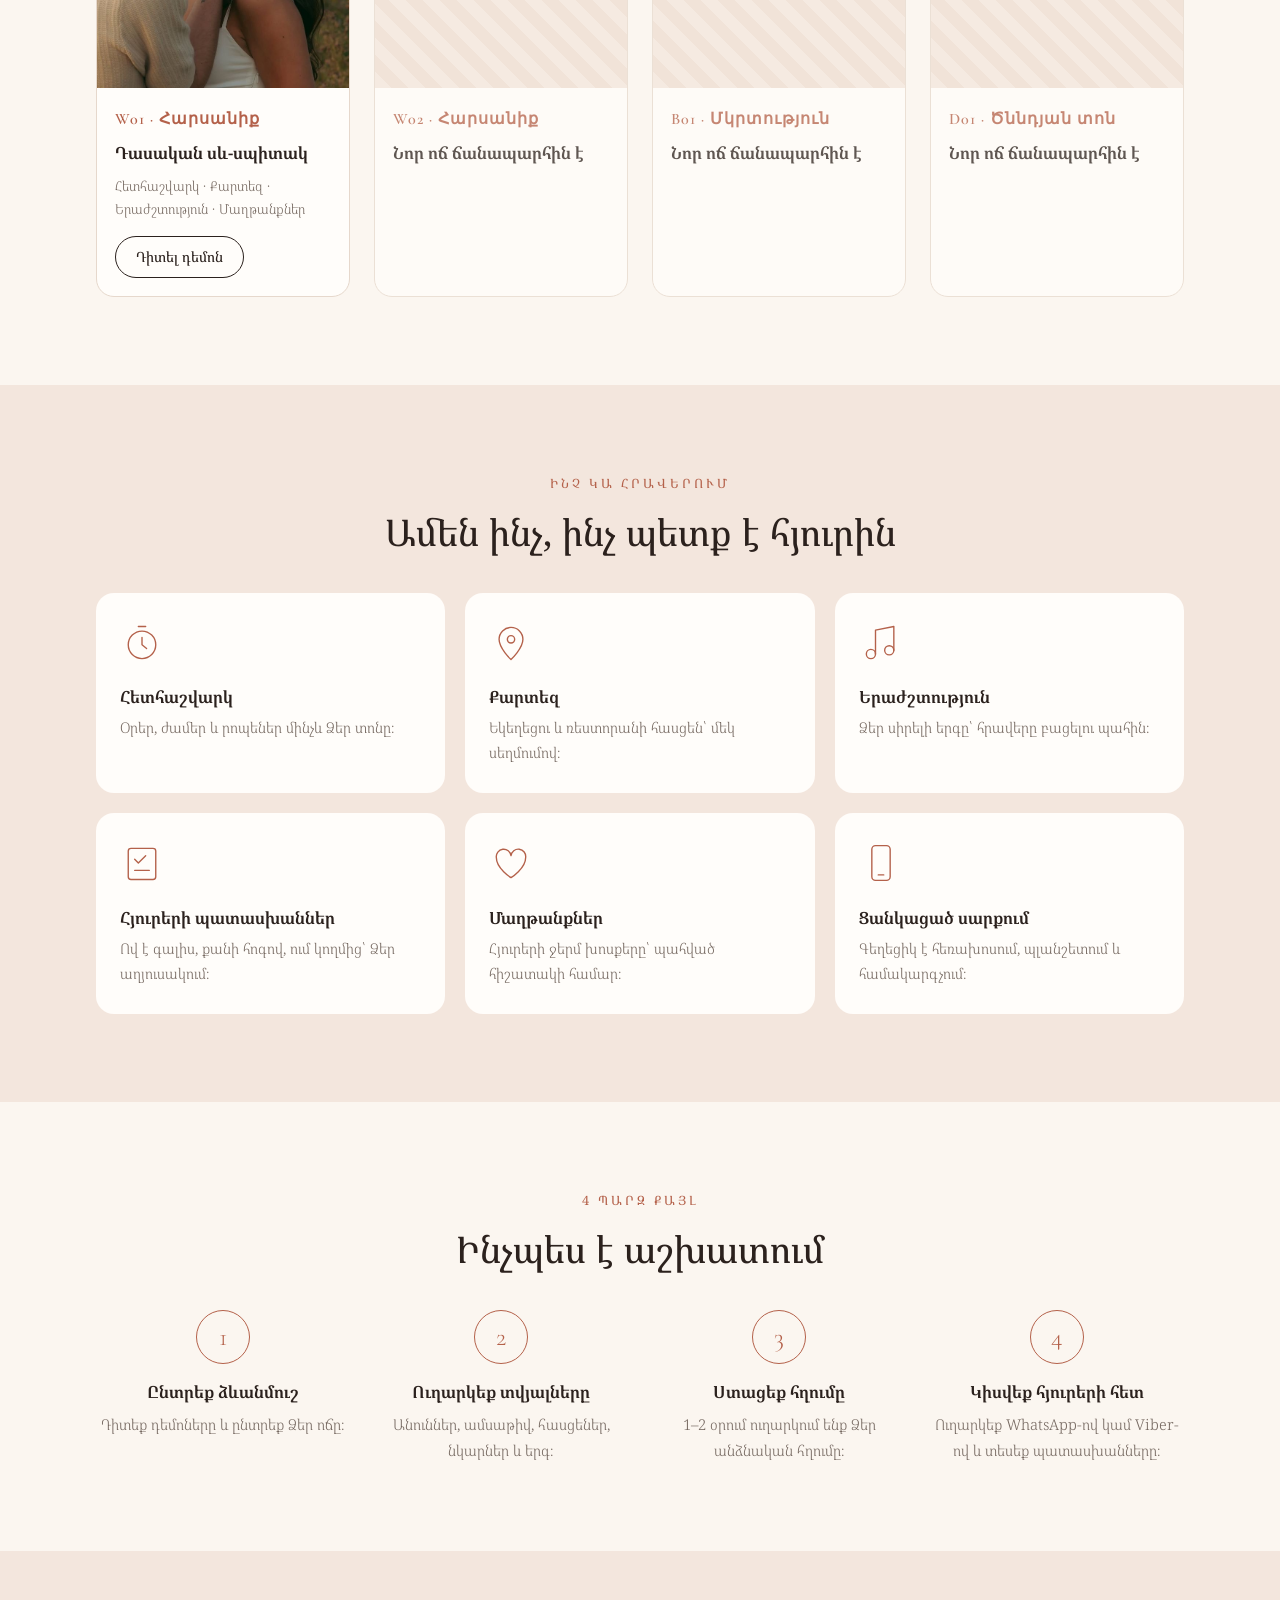
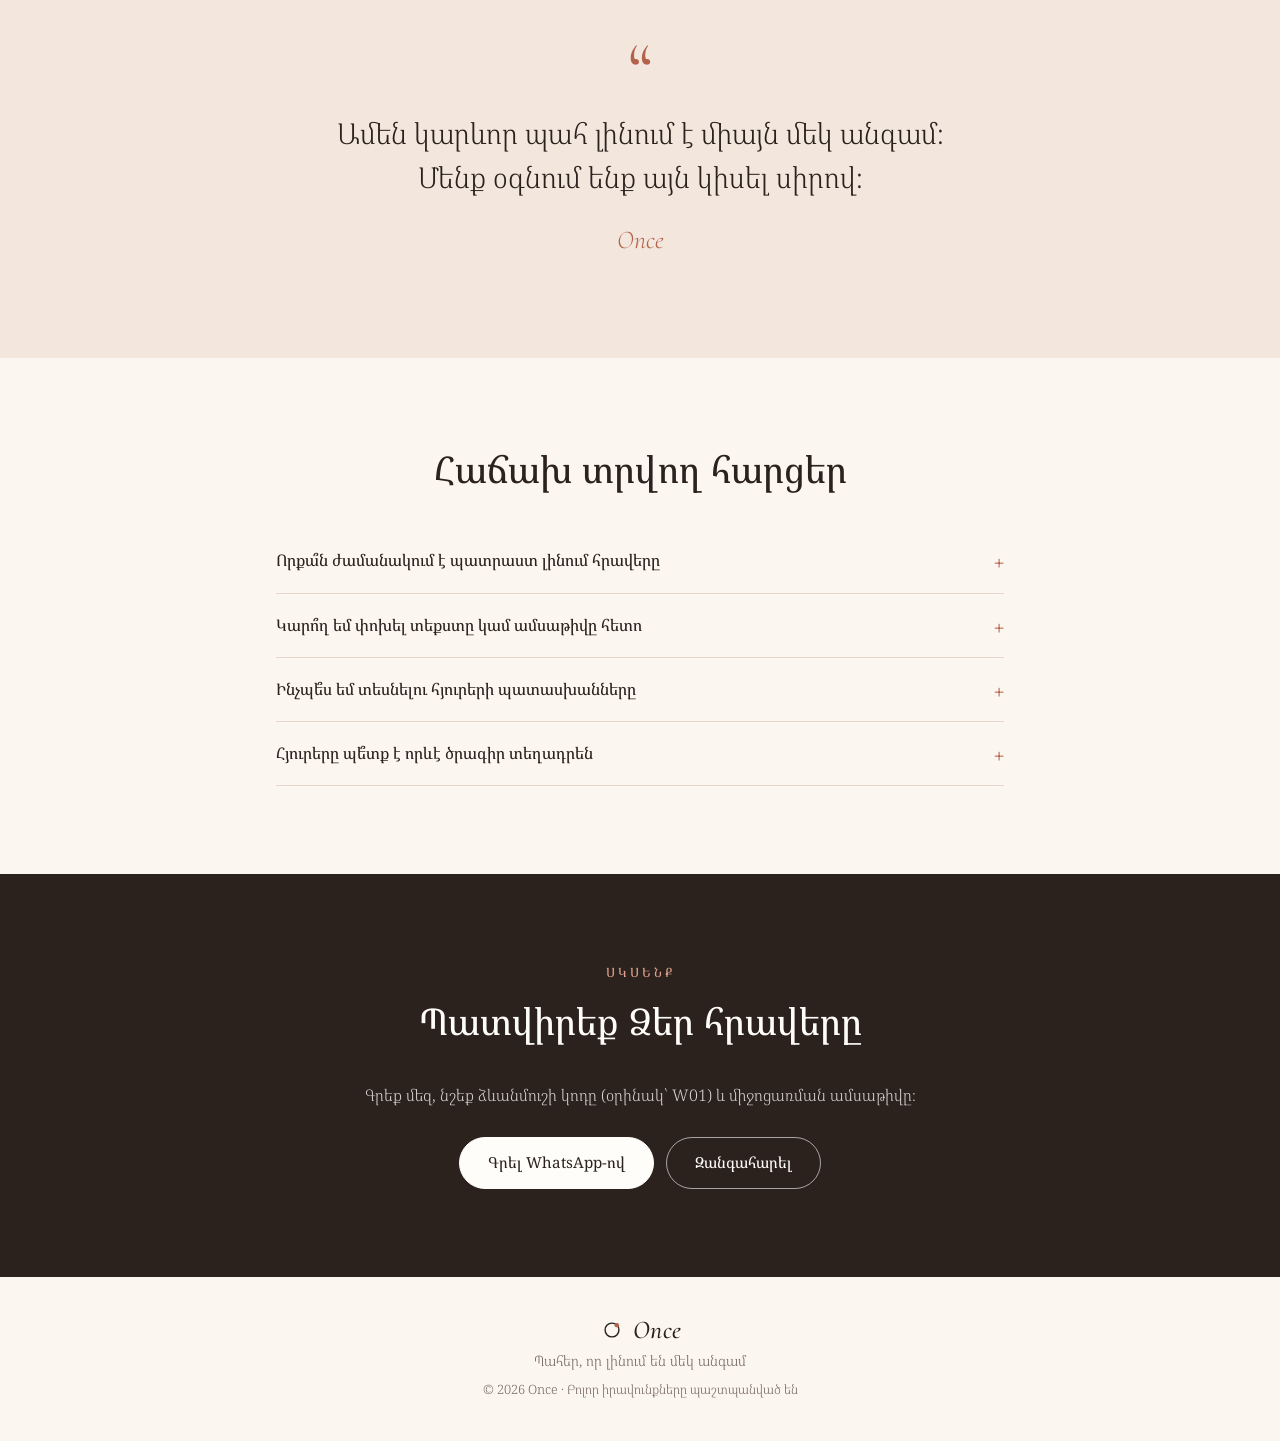
==== commit 00db22a8: "Use full URLs for canonical and share image Co-Authored-By: Claude Opus 5.5 <noreply@anthropic.com> " ====
--- a/index.html
+++ b/index.html
@@ -9,15 +9,16 @@
   <meta name="description" content="Once․ գեղեցիկ առցանց հրավիրատոմսեր՝ հետհաշվարկով, քարտեզով, երաժշտությամբ և հյուրերի պատասխաններով։ Ընտրեք ձևանմուշ, պատրաստ հղումը կստանաք 1–2 օրում։">
   <meta name="theme-color" content="#fbf6f0">
   <link rel="icon" href="assets/img/logo.svg" type="image/svg+xml">
-  <!-- Domain-ը գնելուց հետո բացեք այս տողը և գրեք Ձեր հասցեն -->
-  <!-- <link rel="canonical" href="https://once.am/"> -->
+  <!-- onceinvite.am domain-ը միացնելուց հետո այստեղ և og:image-ում փոխեք հասցեն -->
+  <link rel="canonical" href="https://onceinvite.github.io/">
 
   <!-- Ինչպես է երևում հղումը WhatsApp-ում, Viber-ում, Facebook-ում -->
   <meta property="og:type" content="website">
   <meta property="og:site_name" content="Once">
+  <meta property="og:url" content="https://onceinvite.github.io/">
   <meta property="og:title" content="Once — առցանց հրավիրատոմսեր">
   <meta property="og:description" content="Պահեր, որ լինում են մեկ անգամ։ Հրավեր՝ մեկ հղումով։">
-  <meta property="og:image" content="templates/wedding/w01/hero.jpg">
+  <meta property="og:image" content="https://onceinvite.github.io/templates/wedding/w01/hero.jpg">
 
   <!-- Տառատեսակներ -->
   <link rel="preconnect" href="https://fonts.googleapis.com">
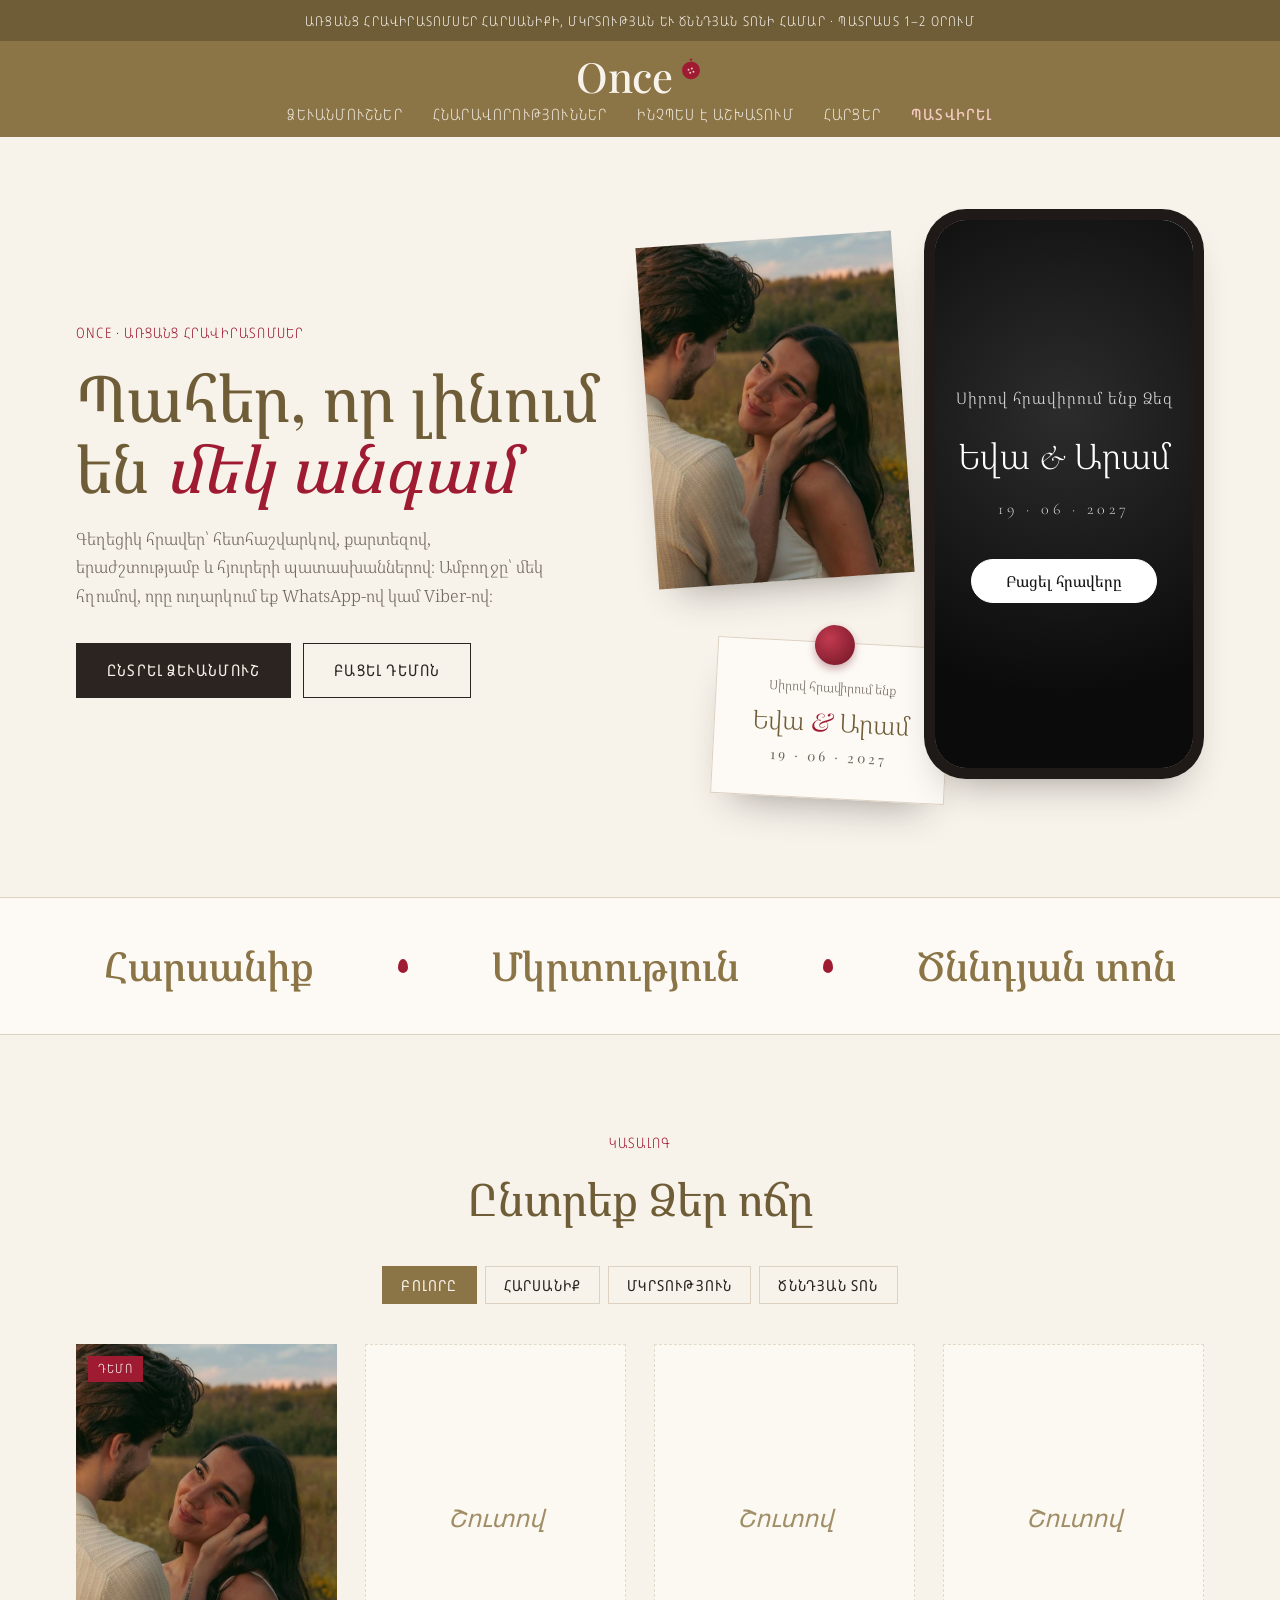
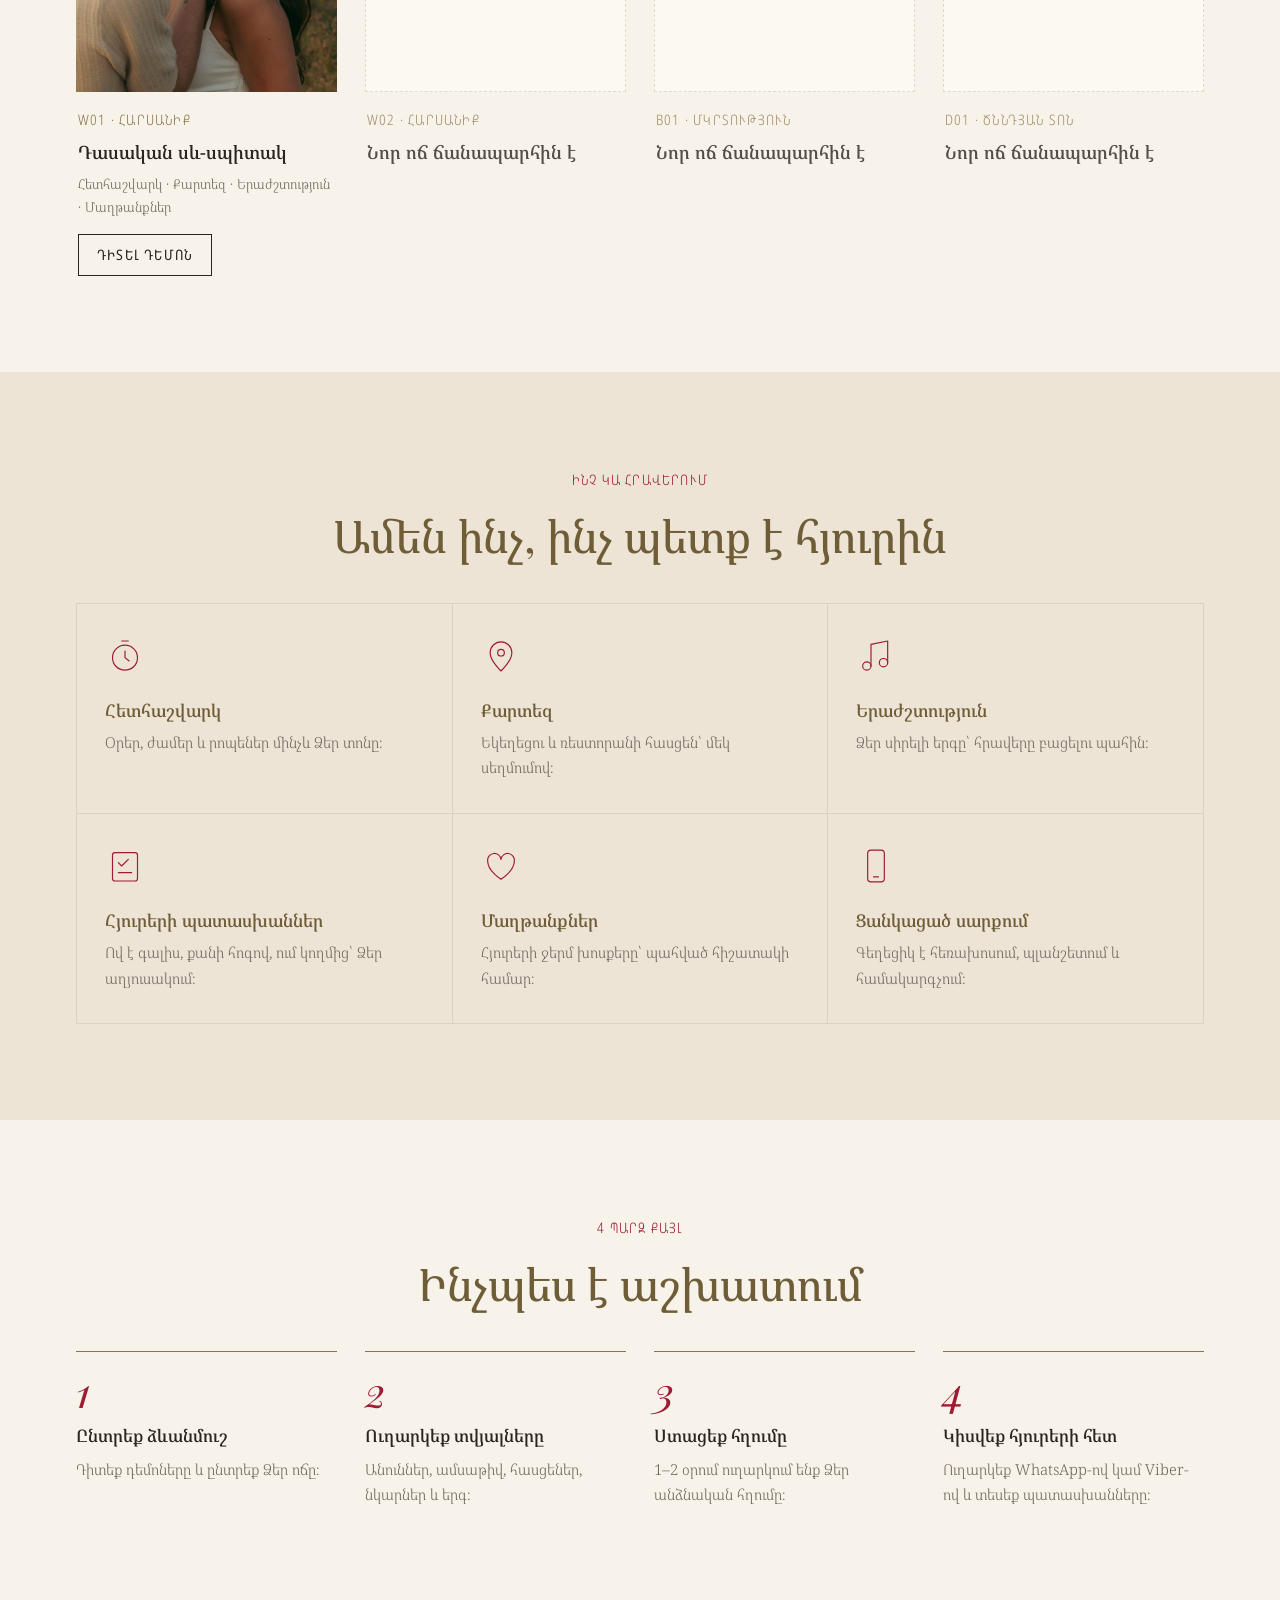
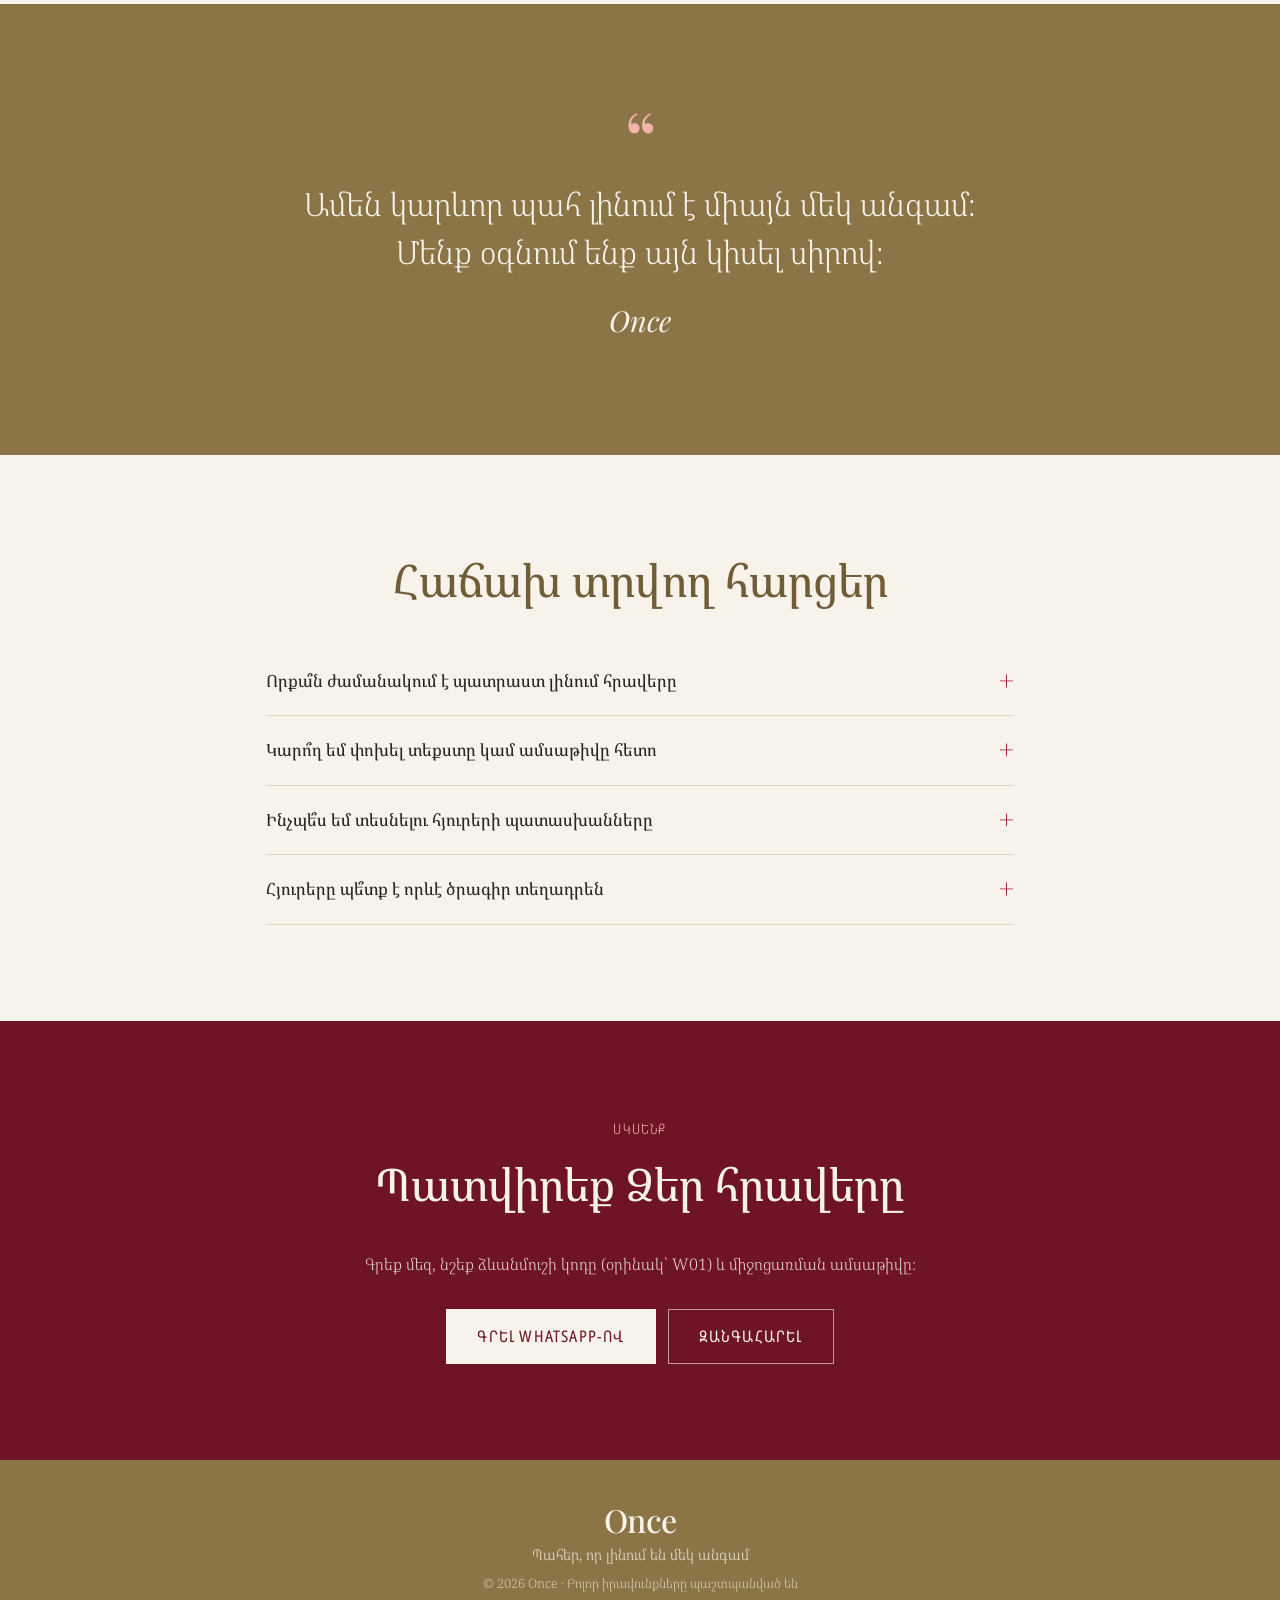
==== commit 1a7d5466: "Restyle homepage: cream, olive-bronze and pomegranate design Co-Authored-By: Claude Opus 5.5 <norepl" ====
--- a/index.html
+++ b/index.html
@@ -7,7 +7,7 @@
   <!-- ===== SEO: վերնագիրը և նկարագրությունը երևում են Google-ում ===== -->
   <title>Once — առցանց հրավիրատոմսեր հարսանիքի, մկրտության և ծննդյան տոնի համար</title>
   <meta name="description" content="Once․ գեղեցիկ առցանց հրավիրատոմսեր՝ հետհաշվարկով, քարտեզով, երաժշտությամբ և հյուրերի պատասխաններով։ Ընտրեք ձևանմուշ, պատրաստ հղումը կստանաք 1–2 օրում։">
-  <meta name="theme-color" content="#fbf6f0">
+  <meta name="theme-color" content="#8b7547">
   <link rel="icon" href="assets/img/logo.svg" type="image/svg+xml">
   <!-- onceinvite.am domain-ը միացնելուց հետո այստեղ և og:image-ում փոխեք հասցեն -->
   <link rel="canonical" href="https://onceinvite.github.io/">
@@ -23,29 +23,33 @@
   <!-- Տառատեսակներ -->
   <link rel="preconnect" href="https://fonts.googleapis.com">
   <link rel="preconnect" href="https://fonts.gstatic.com" crossorigin>
-  <link href="https://fonts.googleapis.com/css2?family=Cormorant+Garamond:ital,wght@0,400;0,500;0,600;1,400;1,500&family=Noto+Serif+Armenian:wght@300;400;600&display=swap" rel="stylesheet">
+  <link href="https://fonts.googleapis.com/css2?family=Playfair+Display:ital,wght@0,400;0,500;0,600;1,400&family=Noto+Serif+Armenian:wght@300;400;500;600&family=Noto+Sans+Armenian:wdth,wght@62.5..100,300..500&display=swap" rel="stylesheet">
 
   <link rel="stylesheet" href="assets/css/main.css">
 </head>
 <body>
 
+  <!-- ============ ՎԵՐԵՎԻ ԺԱՊԱՎԵՆ ============ -->
+  <p class="announce">Առցանց հրավիրատոմսեր հարսանիքի, մկրտության և ծննդյան տոնի համար · պատրաստ 1–2 օրում</p>
+
   <!-- ============ ՎԵՐՆԱՄԱՍ ============ -->
+  <!-- Լոգոյի նուռը նույն նշանն է, ինչ assets/img/logo.svg-ում -->
   <header class="site-header">
     <div class="wrap site-header__inner">
       <a href="./" class="logo" aria-label="Once — գլխավոր էջ">
+        <span class="logo__word">Once</span>
         <svg class="logo__mark" viewBox="0 0 64 64" aria-hidden="true">
-          <circle cx="32" cy="32" r="17" fill="none" stroke="currentColor" stroke-width="3.5"/>
-          <circle cx="44" cy="20" r="5.5" class="logo__dot"/>
+          <path class="logo__fruit" d="M32 14c-1.5-3-3-5-6-6l3 1 3-4 3 4 3-1c-3 1-4.5 3-6 6zM32 14c11 0 22 8 22 21 0 12-10 22-22 22S10 47 10 35c0-13 11-21 22-21z"/>
+          <circle cx="26" cy="34" r="2.4" class="logo__seed"/><circle cx="34" cy="31" r="2.4" class="logo__seed"/><circle cx="30" cy="41" r="2.4" class="logo__seed"/><circle cx="38" cy="39" r="2.4" class="logo__seed"/>
         </svg>
-        <span class="logo__word">Once</span>
       </a>
       <nav class="nav" aria-label="Գլխավոր մենյու">
         <a href="#catalog">Ձևանմուշներ</a>
         <a href="#features">Հնարավորություններ</a>
         <a href="#how">Ինչպես է աշխատում</a>
         <a href="#faq">Հարցեր</a>
+        <a href="#order" class="nav__accent">Պատվիրել</a>
       </nav>
-      <a href="#order" class="btn btn--small">Պատվիրել</a>
     </div>
   </header>
 
@@ -55,50 +59,39 @@
     <section class="hero">
       <div class="wrap hero__grid">
         <div class="hero__content">
-          <p class="eyebrow">Առցանց հրավիրատոմսեր</p>
+          <p class="eyebrow">Once · առցանց հրավիրատոմսեր</p>
           <h1 class="hero__title">Պահեր, որ լինում են <em>մեկ անգամ</em></h1>
-          <p class="hero__text">Հարսանիք, մկրտություն, ծննդյան տոն։ Գեղեցիկ հրավեր՝ հետհաշվարկով, քարտեզով, երաժշտությամբ և հյուրերի պատասխաններով։ Ամբողջը՝ մեկ հղումով։</p>
+          <p class="hero__text">Գեղեցիկ հրավեր՝ հետհաշվարկով, քարտեզով, երաժշտությամբ և հյուրերի պատասխաններով։ Ամբողջը՝ մեկ հղումով, որը ուղարկում եք WhatsApp-ով կամ Viber-ով։</p>
           <div class="hero__buttons">
-            <a href="#catalog" class="btn">Դիտել ձևանմուշները</a>
+            <a href="#catalog" class="btn">Ընտրել ձևանմուշ</a>
             <a href="templates/wedding/w01/" class="btn btn--outline" target="_blank" rel="noopener">Բացել դեմոն</a>
           </div>
-          <ul class="hero__facts">
-            <li><strong>1–2</strong> օրում պատրաստ</li>
-            <li><strong>3</strong> տեսակի տոն</li>
-            <li><strong>∞</strong> հյուր, մեկ հղում</li>
-          </ul>
-        </div>
-
-        <!-- Հեռախոսի մեջ երևում է իրական դեմոն (կարելի է scroll անել) -->
-        <div class="hero__phone">
+        </div>
+
+        <!-- Կոլաժ՝ թղթե հրավեր, լուսանկար և հեռախոս՝ իրական դեմոյով -->
+        <div class="collage" aria-hidden="false">
+          <div class="collage__photo" style="background-image:url('templates/wedding/w01/hero.jpg')"></div>
+          <div class="collage__card" aria-hidden="true">
+            <p class="collage__small">Սիրով հրավիրում ենք</p>
+            <p class="collage__names">Եվա <span>&amp;</span> Արամ</p>
+            <p class="collage__date">19 · 06 · 2027</p>
+            <span class="collage__seal"></span>
+          </div>
           <div class="phone">
             <iframe class="phone__screen" src="templates/wedding/w01/" title="Հարսանեկան հրավերի դեմո" loading="lazy"></iframe>
           </div>
-          <p class="phone__note">Փորձեք․ սեղմեք «Բացել հրավերը»</p>
-        </div>
-      </div>
-    </section>
-
-    <!-- ============ 2. ՏՈՆԵՐ ============ -->
-    <section class="section section--tight">
-      <div class="wrap">
-        <div class="events">
-          <a class="event reveal" href="#catalog" data-go="wedding">
-            <svg viewBox="0 0 48 48" aria-hidden="true"><circle cx="19" cy="28" r="10"/><circle cx="29" cy="28" r="10"/><path d="M20 10l4-4 4 4-4 4z"/></svg>
-            <h3>Հարսանիք</h3>
-            <p>Նշանադրություն, պսակադրություն, հարսանիք</p>
-          </a>
-          <a class="event reveal" href="#catalog" data-go="baptism">
-            <svg viewBox="0 0 48 48" aria-hidden="true"><path d="M24 6v36M14 16h20"/><path d="M12 42h24"/></svg>
-            <h3>Մկրտություն</h3>
-            <p>Կնունք և փոքրիկի առաջին մեծ տոնը</p>
-          </a>
-          <a class="event reveal" href="#catalog" data-go="birthday">
-            <svg viewBox="0 0 48 48" aria-hidden="true"><path d="M10 42V26h28v16"/><path d="M8 42h32"/><path d="M18 26v-6M30 26v-6M24 26v-8"/><path d="M24 14c-2-2-2-4 0-6 2 2 2 4 0 6z"/></svg>
-            <h3>Ծննդյան տոն</h3>
-            <p>Մանկական և հոբելյանական տոներ</p>
-          </a>
-        </div>
+        </div>
+      </div>
+    </section>
+
+    <!-- ============ 2. ՏՈՆԵՐ (մեծ բառեր) ============ -->
+    <section class="occasions" aria-label="Տոներ">
+      <div class="wrap occasions__row">
+        <a href="#catalog" data-go="wedding">Հարսանիք</a>
+        <span class="seed" aria-hidden="true"></span>
+        <a href="#catalog" data-go="baptism">Մկրտություն</a>
+        <span class="seed" aria-hidden="true"></span>
+        <a href="#catalog" data-go="birthday">Ծննդյան տոն</a>
       </div>
     </section>
 
@@ -256,13 +249,7 @@
 
   <footer class="site-footer">
     <div class="wrap site-footer__inner">
-      <a href="./" class="logo logo--small" aria-label="Once">
-        <svg class="logo__mark" viewBox="0 0 64 64" aria-hidden="true">
-          <circle cx="32" cy="32" r="17" fill="none" stroke="currentColor" stroke-width="3.5"/>
-          <circle cx="44" cy="20" r="5.5" class="logo__dot"/>
-        </svg>
-        <span class="logo__word">Once</span>
-      </a>
+      <a href="./" class="logo logo--small" aria-label="Once"><span class="logo__word">Once</span></a>
       <p>Պահեր, որ լինում են մեկ անգամ</p>
       <p class="site-footer__copy">© 2026 Once · Բոլոր իրավունքները պաշտպանված են</p>
     </div>
--- a/assets/css/main.css
+++ b/assets/css/main.css
@@ -1,32 +1,34 @@
 /* =========================================================
    Once — գլխավոր էջի ոճեր
-   Բրենդի գույներն ու տառատեսակները փոխեք :root-ում
+   Գույներն ու տառատեսակները փոխեք :root-ում
    ========================================================= */
 
 :root {
   /* Once բրենդի գույներ */
-  --ink: #2b211d;        /* հիմնական տեքստ (տաք մուգ շագանակագույն) */
-  --muted: #74675f;      /* երկրորդական տեքստ */
-  --paper: #fbf6f0;      /* ֆոն (փղոսկր) */
-  --tint: #f3e6dd;       /* բաց վարդագույն-բեժ բաժիններ */
-  --accent: #b4614a;     /* Once-ի գույնը (տաք նռնագույն / terracotta) */
-  --accent-dark: #93472f;
-  --line: #e6d8cc;
-  --white: #fffdfa;
+  --cream: #f7f2ea;      /* հիմնական ֆոն */
+  --paper: #fdfaf5;      /* քարտերի ֆոն */
+  --sand: #ede4d6;       /* բաց բաժիններ */
+  --olive: #8b7547;      /* ձիթաոսկեգույն՝ վերնամաս, ներքնամաս */
+  --olive-dark: #6f5d37;
+  --nur: #9e1b32;        /* նուռ՝ միայն շեշտերի համար */
+  --nur-dark: #6e1424;
+  --ink: #2b2420;        /* տեքստ */
+  --muted: #6f655c;
+  --line: #ddd2c2;
 
   /* Տառատեսակներ */
-  --font-main: "Noto Serif Armenian", Georgia, serif;   /* հայերեն տեքստ */
-  --font-brand: "Cormorant Garamond", Georgia, serif;   /* Once անունը, թվեր */
-
-  --radius: 18px;
-  --shadow: 0 18px 40px -20px rgba(43, 33, 29, .35);
+  --font-display: "Playfair Display", "Noto Serif Armenian", Georgia, serif; /* մեծ վերնագրեր */
+  --font-main: "Noto Serif Armenian", Georgia, serif;                        /* տեքստ */
+  --font-ui: "Noto Sans Armenian", "Arial Narrow", sans-serif;               /* մենյու, կոճակներ */
+
+  --shadow: 0 22px 40px -22px rgba(43, 36, 32, .45);
 }
 
 *, *::before, *::after { box-sizing: border-box; }
-html { scroll-behavior: smooth; scroll-padding-top: 72px; }
+html { scroll-behavior: smooth; scroll-padding-top: 80px; }
 body {
   margin: 0;
-  background: var(--paper);
+  background: var(--cream);
   color: var(--ink);
   font-family: var(--font-main);
   font-weight: 300;
@@ -37,299 +39,316 @@
 h1, h2, h3, p { margin: 0; }
 [hidden] { display: none !important; }
 
-.wrap { max-width: 1120px; margin: 0 auto; padding: 0 16px; }
+.wrap { max-width: 1160px; margin: 0 auto; padding: 0 16px; }
+
+/* Նեղ, մեծատառ գրություն (մենյու, կոճակներ, փոքր վերնագրեր) */
+.announce, .nav a, .btn, .filter, .eyebrow, .card__code, .card__badge {
+  font-family: var(--font-ui);
+  font-stretch: 75%;
+  text-transform: uppercase;
+  letter-spacing: 1.2px;
+}
 
 /* ---------- Կոճակներ ---------- */
 .btn {
   display: inline-block;
-  padding: 12px 28px;
+  padding: 13px 30px;
   border: 1px solid var(--ink);
-  border-radius: 999px;
   background: var(--ink);
-  color: var(--white);
-  font-family: inherit;
-  font-size: .95rem;
+  color: var(--cream);
+  font-size: 1rem;
   font-weight: 400;
   text-decoration: none;
   cursor: pointer;
-  transition: background .25s, color .25s, border-color .25s, transform .25s;
-}
-.btn:hover, .btn:focus-visible { background: var(--accent); border-color: var(--accent); transform: translateY(-1px); }
+  transition: background .25s, color .25s, border-color .25s;
+}
+.btn:hover, .btn:focus-visible { background: var(--nur); border-color: var(--nur); color: #fff; }
 .btn--outline { background: transparent; color: var(--ink); }
-.btn--outline:hover, .btn--outline:focus-visible { background: var(--ink); border-color: var(--ink); color: var(--white); }
-.btn--small { padding: 8px 20px; font-size: .88rem; }
-.btn--light { background: var(--white); border-color: var(--white); color: var(--ink); }
-.btn--light:hover, .btn--light:focus-visible { background: var(--accent); border-color: var(--accent); color: var(--white); }
-.btn--ghost { background: transparent; border-color: rgba(255, 253, 250, .6); color: var(--white); }
-.btn--ghost:hover, .btn--ghost:focus-visible { background: var(--white); border-color: var(--white); color: var(--ink); }
-
-/* ---------- Լոգո ---------- */
-.logo {
-  display: inline-flex;
-  align-items: center;
-  gap: 8px;
-  color: var(--ink);
-  text-decoration: none;
-}
-.logo__mark { width: 30px; height: 30px; }
-.logo__dot { fill: var(--accent); }
-.logo__word {
-  font-family: var(--font-brand);
-  font-style: italic;
-  font-weight: 500;
-  font-size: 1.85rem;
-  line-height: 1;
-  letter-spacing: .5px;
-}
-.logo--small .logo__mark { width: 26px; height: 26px; }
-.logo--small .logo__word { font-size: 1.6rem; }
+.btn--outline:hover, .btn--outline:focus-visible { background: var(--ink); border-color: var(--ink); color: var(--cream); }
+.btn--small { padding: 8px 18px; font-size: .9rem; }
+.btn--light { background: var(--cream); border-color: var(--cream); color: var(--nur-dark); }
+.btn--light:hover, .btn--light:focus-visible { background: #fff; border-color: #fff; color: var(--nur-dark); }
+.btn--ghost { background: transparent; border-color: rgba(247, 242, 234, .6); color: var(--cream); }
+.btn--ghost:hover, .btn--ghost:focus-visible { background: var(--cream); border-color: var(--cream); color: var(--nur-dark); }
+
+/* ---------- Վերևի ժապավեն ---------- */
+.announce {
+  padding: 9px 16px;
+  background: var(--olive-dark);
+  color: var(--cream);
+  text-align: center;
+  font-size: .85rem;
+}
 
 /* ---------- Վերնամաս ---------- */
 .site-header {
   position: sticky;
   top: 0;
   z-index: 10;
-  background: rgba(251, 246, 240, .9);
-  border-bottom: 1px solid var(--line);
-  -webkit-backdrop-filter: blur(8px);
-  backdrop-filter: blur(8px);
+  background: var(--olive);
+  color: var(--cream);
 }
 .site-header__inner {
   display: flex;
+  flex-direction: column;
   align-items: center;
-  justify-content: space-between;
-  gap: 16px;
-  min-height: 68px;
-}
-.nav { display: flex; gap: 26px; }
-.nav a { color: var(--ink); text-decoration: none; font-size: .92rem; }
-.nav a:hover { color: var(--accent); }
-
-/* ---------- Վերնագրեր ---------- */
+  gap: 4px;
+  padding-top: 14px;
+  padding-bottom: 10px;
+}
+
+/* Լոգո */
+.logo {
+  display: inline-flex;
+  align-items: center;
+  gap: 6px;
+  color: inherit;
+  text-decoration: none;
+}
+.logo__word {
+  font-family: "Playfair Display", Georgia, serif;
+  font-weight: 500;
+  font-size: 2.6rem;
+  line-height: 1;
+  letter-spacing: -.5px;
+}
+.logo__mark { width: 26px; height: 26px; margin-top: -14px; }
+.logo__fruit { fill: var(--nur); }
+.logo__seed { fill: #f2c9c4; }
+.logo--small .logo__word { font-size: 2rem; }
+
+.nav { display: flex; flex-wrap: wrap; justify-content: center; gap: 6px 30px; }
+.nav a { color: var(--cream); text-decoration: none; font-size: .98rem; opacity: .92; }
+.nav a:hover { opacity: 1; text-decoration: underline; text-underline-offset: 6px; }
+.nav__accent { color: #ffd3cc !important; font-weight: 500; } /* «Պատվիրել»՝ նռան բաց երանգով */
+
+/* ---------- Փոքր վերնագիր ---------- */
 .eyebrow {
-  color: var(--accent);
-  font-size: .8rem;
+  color: var(--nur);
+  font-size: .9rem;
+  margin-bottom: 14px;
+}
+.eyebrow--center { text-align: center; }
+
+/* ---------- 1. Գլխավոր բաժին ---------- */
+.hero { padding: 72px 0 88px; overflow: hidden; }
+.hero__grid {
+  display: grid;
+  grid-template-columns: 1fr 1.05fr;
+  align-items: center;
+  gap: 40px;
+}
+.hero__title {
+  font-family: var(--font-display);
+  font-size: clamp(2.3rem, 5.4vw, 4rem);
   font-weight: 400;
-  letter-spacing: 3px;
-  text-transform: uppercase;
-  margin-bottom: 14px;
-}
-.eyebrow--center { text-align: center; }
-
-/* ---------- 1. Գլխավոր բաժին ---------- */
-.hero {
-  position: relative;
-  padding: 72px 0 80px;
-  background:
-    radial-gradient(circle at 85% 20%, rgba(180, 97, 74, .14), transparent 45%),
-    linear-gradient(180deg, var(--tint), var(--paper));
-  overflow: hidden;
-}
-/* Մեծ «O» օղակ ֆոնում՝ բրենդի նշանը */
-.hero::before {
-  content: "";
+  line-height: 1.12;
+  color: var(--olive-dark);
+  margin-bottom: 22px;
+}
+.hero__title em { font-style: italic; color: var(--nur); }
+.hero__text { max-width: 470px; color: var(--muted); font-size: 1.05rem; margin-bottom: 32px; }
+.hero__buttons { display: flex; flex-wrap: wrap; gap: 12px; }
+
+/* Կոլաժ */
+.collage { position: relative; height: 600px; }
+.collage__photo {
   position: absolute;
-  top: -120px;
-  left: -160px;
-  width: 460px;
-  height: 460px;
-  border: 1px solid rgba(180, 97, 74, .25);
+  top: 30px;
+  left: 0;
+  width: 46%;
+  aspect-ratio: 3 / 4;
+  background-size: cover;
+  background-position: center;
+  box-shadow: var(--shadow);
+  transform: rotate(-4deg);
+}
+.collage__card {
+  position: absolute;
+  bottom: 10px;
+  left: 12%;
+  width: 42%;
+  padding: 34px 18px 30px;
+  background: var(--paper);
+  border: 1px solid var(--line);
+  box-shadow: var(--shadow);
+  text-align: center;
+  transform: rotate(3deg);
+  z-index: 2;
+}
+.collage__small { font-size: .8rem; color: var(--muted); }
+.collage__names {
+  font-family: var(--font-main);
+  font-size: 1.6rem;
+  line-height: 1.3;
+  color: var(--olive-dark);
+  margin: 6px 0;
+}
+.collage__names span { font-family: "Playfair Display", serif; font-style: italic; color: var(--nur); }
+.collage__date { font-family: "Playfair Display", serif; letter-spacing: 3px; font-size: .85rem; color: var(--muted); }
+/* Նռնագույն կնիք */
+.collage__seal {
+  position: absolute;
+  top: -18px;
+  left: 50%;
+  width: 40px;
+  height: 40px;
+  margin-left: -20px;
   border-radius: 50%;
-  pointer-events: none;
-}
-.hero__grid {
-  position: relative;
-  display: grid;
-  grid-template-columns: 1.1fr .9fr;
-  align-items: center;
-  gap: 48px;
-}
-.hero__title {
-  font-size: clamp(2rem, 5vw, 3.4rem);
-  font-weight: 400;
-  line-height: 1.25;
-  margin-bottom: 20px;
-}
-.hero__title em {
-  font-style: normal;
-  color: var(--accent);
-}
-.hero__text { max-width: 520px; color: var(--muted); font-size: 1.05rem; margin-bottom: 30px; }
-.hero__buttons { display: flex; flex-wrap: wrap; gap: 12px; }
-.hero__facts {
-  list-style: none;
-  display: flex;
-  flex-wrap: wrap;
-  gap: 28px;
-  margin: 40px 0 0;
-  padding: 24px 0 0;
-  border-top: 1px solid var(--line);
-  color: var(--muted);
-  font-size: .88rem;
-}
-.hero__facts strong {
-  display: block;
-  font-family: var(--font-brand);
-  font-size: 2rem;
-  font-weight: 500;
-  line-height: 1;
-  color: var(--ink);
-}
-
-/* Հեռախոսի պատկեր՝ ներսում իրական դեմոն */
-.hero__phone { display: flex; flex-direction: column; align-items: center; }
+  background: radial-gradient(circle at 35% 35%, #c23a4f, var(--nur-dark));
+  box-shadow: 0 4px 8px rgba(110, 20, 36, .35);
+}
 .phone {
-  width: 300px;
-  height: 610px;
-  padding: 12px;
-  border-radius: 46px;
-  background: #1c1512;
-  box-shadow: var(--shadow), 0 0 0 1px rgba(0, 0, 0, .05);
-  transform: rotate(2deg);
+  position: absolute;
+  top: 0;
+  right: 0;
+  width: 280px;
+  height: 570px;
+  padding: 11px;
+  border-radius: 42px;
+  background: #1f1a17;
+  box-shadow: var(--shadow);
+  z-index: 3;
 }
 .phone__screen {
   display: block;
   width: 100%;
   height: 100%;
   border: 0;
-  border-radius: 34px;
+  border-radius: 32px;
   background: #111;
 }
-.phone__note { margin-top: 18px; font-size: .85rem; color: var(--muted); }
+
+/* ---------- 2. Տոներ (մեծ բառեր) ---------- */
+.occasions { border-top: 1px solid var(--line); border-bottom: 1px solid var(--line); background: var(--paper); }
+.occasions__row {
+  display: flex;
+  flex-wrap: wrap;
+  align-items: center;
+  justify-content: space-around;
+  gap: 12px 28px;
+  padding-top: 34px;
+  padding-bottom: 34px;
+}
+.occasions a {
+  font-family: var(--font-main);
+  font-size: clamp(1.5rem, 3.4vw, 2.5rem);
+  font-weight: 500;
+  color: var(--olive);
+  text-decoration: none;
+  transition: color .25s;
+}
+.occasions a:hover { color: var(--nur); }
+
+/* Նռան հատիկ՝ փոքր շեշտ */
+.seed {
+  display: inline-block;
+  width: 10px;
+  height: 14px;
+  border-radius: 50% 50% 50% 50% / 60% 60% 40% 40%;
+  background: var(--nur);
+}
 
 /* ---------- Բաժիններ ---------- */
-.section { padding: 88px 0; }
-.section--tight { padding: 0 0 24px; margin-top: -32px; position: relative; }
-.section--tint { background: var(--tint); }
-.section--dark { background: var(--ink); color: var(--white); }
-.section--dark .eyebrow { color: #e3a48f; }
+.section { padding: 96px 0; }
+.section--tint { background: var(--sand); }
+.section--dark { background: var(--nur-dark); color: var(--cream); }
+.section--dark .eyebrow { color: #f2b3aa; }
 .section__title {
   text-align: center;
-  font-size: clamp(1.6rem, 4vw, 2.3rem);
+  font-family: var(--font-display);
+  font-size: clamp(1.8rem, 4.2vw, 2.8rem);
   font-weight: 400;
-  line-height: 1.3;
-  margin-bottom: 36px;
-}
-
-/* ---------- 2. Տոներ ---------- */
-.events {
-  display: grid;
-  grid-template-columns: repeat(3, 1fr);
-  gap: 20px;
-}
-.event {
-  display: block;
-  padding: 28px 24px;
-  background: var(--white);
-  border: 1px solid var(--line);
-  border-radius: var(--radius);
-  color: var(--ink);
-  text-decoration: none;
-  text-align: center;
-  transition: transform .3s, box-shadow .3s, border-color .3s;
-}
-.event:hover, .event:focus-visible { transform: translateY(-4px); box-shadow: var(--shadow); border-color: var(--accent); }
-.event svg, .feature svg {
-  width: 44px;
-  height: 44px;
-  fill: none;
-  stroke: var(--accent);
-  stroke-width: 1.5;
-  stroke-linecap: round;
-  stroke-linejoin: round;
-  margin-bottom: 12px;
-}
-.event h3 { font-size: 1.15rem; font-weight: 600; margin-bottom: 4px; }
-.event p { color: var(--muted); font-size: .9rem; }
+  line-height: 1.25;
+  color: var(--olive-dark);
+  margin-bottom: 40px;
+}
+.section--dark .section__title { color: var(--cream); }
 
 /* ---------- 3. Ֆիլտր ---------- */
 .filters {
   display: flex;
   flex-wrap: wrap;
   justify-content: center;
-  gap: 10px;
-  margin-bottom: 36px;
+  gap: 8px;
+  margin-bottom: 40px;
 }
 .filter {
-  padding: 8px 20px;
+  padding: 8px 18px;
   border: 1px solid var(--line);
-  border-radius: 999px;
-  background: var(--white);
+  background: transparent;
   color: var(--ink);
-  font-family: inherit;
-  font-size: .9rem;
+  font-size: .95rem;
   cursor: pointer;
   transition: background .2s, color .2s, border-color .2s;
 }
-.filter:hover { border-color: var(--accent); }
-.filter.is-active { background: var(--ink); border-color: var(--ink); color: var(--white); }
+.filter:hover { border-color: var(--olive); }
+.filter.is-active { background: var(--olive); border-color: var(--olive); color: var(--cream); }
 
 /* ---------- Քարտեր ---------- */
 .cards {
   display: grid;
   grid-template-columns: repeat(auto-fill, minmax(240px, 1fr));
-  gap: 24px;
-}
-.card {
-  display: flex;
-  flex-direction: column;
-  background: var(--white);
-  border: 1px solid var(--line);
-  border-radius: var(--radius);
-  overflow: hidden;
-  transition: transform .3s, box-shadow .3s;
-}
-.card:not(.card--soon):hover { transform: translateY(-4px); box-shadow: var(--shadow); }
+  gap: 28px;
+}
+.card { display: flex; flex-direction: column; }
 .card__img {
   position: relative;
   display: block;
   aspect-ratio: 3 / 4;
-  background-color: var(--tint);
+  background-color: var(--sand);
   background-size: cover;
   background-position: center;
-}
+  transition: transform .35s, box-shadow .35s;
+}
+.card:not(.card--soon):hover .card__img { transform: rotate(-1.5deg) translateY(-4px); box-shadow: var(--shadow); }
 .card__img--empty {
   display: grid;
   place-items: center;
-  background-image: repeating-linear-gradient(45deg, var(--tint) 0 12px, #eedcd0 12px 24px);
+  border: 1px dashed var(--line);
+  background: var(--paper);
 }
 .card__badge {
   position: absolute;
   top: 12px;
   left: 12px;
-  padding: 3px 12px;
-  border-radius: 999px;
-  background: var(--white);
-  color: var(--accent);
-  font-size: .75rem;
-}
-.card__soon {
-  font-family: var(--font-brand);
-  font-style: italic;
-  font-size: 1.5rem;
-  color: var(--muted);
-}
-.card__body { padding: 18px; display: flex; flex-direction: column; gap: 6px; flex: 1; }
-.card__code { font-family: var(--font-brand); font-weight: 600; color: var(--accent); letter-spacing: 1px; }
-.card__title { font-size: 1.05rem; font-weight: 600; }
-.card__features { font-size: .85rem; color: var(--muted); margin-bottom: 10px; }
+  padding: 2px 10px;
+  background: var(--nur);
+  color: #fff;
+  font-size: .8rem;
+}
+.card__soon { font-family: "Playfair Display", serif; font-style: italic; font-size: 1.5rem; color: var(--olive); }
+.card__body { padding: 16px 2px 0; display: flex; flex-direction: column; gap: 4px; flex: 1; }
+.card__code { color: var(--olive); font-size: .9rem; }
+.card__title { font-family: var(--font-main); font-size: 1.15rem; font-weight: 500; }
+.card__features { font-size: .85rem; color: var(--muted); margin-bottom: 12px; }
 .card .btn { margin-top: auto; align-self: flex-start; }
-.card--soon { opacity: .75; }
+.card--soon { opacity: .8; }
 
 /* ---------- 4. Հնարավորություններ ---------- */
 .features {
   display: grid;
   grid-template-columns: repeat(3, 1fr);
-  gap: 20px;
+  border-top: 1px solid var(--line);
+  border-left: 1px solid var(--line);
 }
 .feature {
-  padding: 28px 24px;
-  background: var(--white);
-  border-radius: var(--radius);
-}
-.feature svg { margin-bottom: 10px; }
-.feature h3 { font-size: 1.05rem; font-weight: 600; margin-bottom: 4px; }
-.feature p { color: var(--muted); font-size: .92rem; }
+  padding: 32px 28px;
+  border-right: 1px solid var(--line);
+  border-bottom: 1px solid var(--line);
+}
+.feature svg {
+  width: 40px;
+  height: 40px;
+  fill: none;
+  stroke: var(--nur);
+  stroke-width: 1.4;
+  stroke-linecap: round;
+  stroke-linejoin: round;
+  margin-bottom: 12px;
+}
+.feature h3 { font-size: 1.1rem; font-weight: 500; margin-bottom: 4px; color: var(--olive-dark); }
+.feature p { color: var(--muted); font-size: .94rem; }
 
 /* ---------- 5. Քայլեր ---------- */
 .steps {
@@ -338,61 +357,42 @@
   padding: 0;
   display: grid;
   grid-template-columns: repeat(4, 1fr);
-  gap: 24px;
-  text-align: center;
-}
+  gap: 28px;
+}
+.steps li { border-top: 1px solid var(--olive); padding-top: 18px; }
 .steps span {
-  display: inline-grid;
-  place-items: center;
-  width: 54px;
-  height: 54px;
-  margin-bottom: 14px;
-  border: 1px solid var(--accent);
-  border-radius: 50%;
-  font-family: var(--font-brand);
-  font-size: 1.6rem;
-  color: var(--accent);
-}
-.steps h3 { font-size: 1.05rem; font-weight: 600; margin-bottom: 6px; }
-.steps p { color: var(--muted); font-size: .93rem; }
+  display: block;
+  font-family: "Playfair Display", serif;
+  font-style: italic;
+  font-size: 2.6rem;
+  line-height: 1;
+  color: var(--nur);
+  margin-bottom: 10px;
+}
+.steps h3 { font-size: 1.08rem; font-weight: 500; margin-bottom: 6px; }
+.steps p { color: var(--muted); font-size: .94rem; }
 
 /* ---------- 6. Մտքի բաժին ---------- */
-.quote {
-  padding: 96px 0;
-  text-align: center;
-  background: var(--tint);
-}
-.quote__mark {
-  font-family: var(--font-brand);
-  font-size: 5rem;
-  line-height: .6;
-  color: var(--accent);
-}
+.quote { padding: 110px 0; text-align: center; background: var(--olive); color: var(--cream); }
+.quote__mark { font-family: "Playfair Display", serif; font-size: 5rem; line-height: .6; color: #f2b3aa; }
 .quote__text {
-  max-width: 720px;
-  margin: 16px auto 18px;
-  font-size: clamp(1.25rem, 3.4vw, 1.8rem);
+  max-width: 760px;
+  margin: 18px auto 20px;
+  font-size: clamp(1.3rem, 3.4vw, 2rem);
   font-weight: 300;
-  line-height: 1.55;
-}
-.quote__sign {
-  font-family: var(--font-brand);
-  font-style: italic;
-  font-size: 1.6rem;
-  color: var(--accent);
-}
+  line-height: 1.5;
+}
+.quote__sign { font-family: "Playfair Display", serif; font-style: italic; font-size: 1.8rem; }
 
 /* ---------- 7. FAQ ---------- */
-.faq { max-width: 760px; }
-.faq details {
-  border-bottom: 1px solid var(--line);
-  padding: 18px 0;
-}
+.faq { max-width: 780px; }
+.faq details { border-bottom: 1px solid var(--line); padding: 20px 0; }
 .faq summary {
   display: flex;
   justify-content: space-between;
   gap: 16px;
   font-weight: 400;
+  font-size: 1.05rem;
   cursor: pointer;
   list-style: none;
 }
@@ -400,10 +400,10 @@
 .faq summary::after {
   content: "+";
   flex-shrink: 0;
-  font-family: var(--font-brand);
+  font-family: "Playfair Display", serif;
   font-size: 1.6rem;
   line-height: 1;
-  color: var(--accent);
+  color: var(--nur);
   transition: transform .25s;
 }
 .faq details[open] summary::after { transform: rotate(45deg); }
@@ -411,24 +411,14 @@
 
 /* ---------- 8. Պատվեր ---------- */
 .order { text-align: center; }
-.order > p { color: rgba(255, 253, 250, .8); }
-.order__buttons {
-  display: flex;
-  flex-wrap: wrap;
-  justify-content: center;
-  gap: 12px;
-  margin-top: 28px;
-}
+.order > p { color: rgba(247, 242, 234, .85); }
+.order__buttons { display: flex; flex-wrap: wrap; justify-content: center; gap: 12px; margin-top: 30px; }
 
 /* ---------- Ներքնամաս ---------- */
-.site-footer {
-  padding: 40px 0;
-  text-align: center;
-  color: var(--muted);
-  font-size: .9rem;
-}
+.site-footer { padding: 44px 0; background: var(--olive); color: rgba(247, 242, 234, .85); text-align: center; font-size: .92rem; }
+.site-footer .logo { color: var(--cream); }
 .site-footer__inner { display: flex; flex-direction: column; align-items: center; gap: 6px; }
-.site-footer__copy { font-size: .8rem; }
+.site-footer__copy { font-size: .8rem; opacity: .8; }
 
 /* ---------- Scroll-ի անիմացիա ---------- */
 .js .reveal { opacity: 0; transform: translateY(24px); transition: opacity .8s ease, transform .8s ease; }
@@ -439,37 +429,39 @@
 }
 
 /* ---------- Պլանշետ ---------- */
-@media (max-width: 900px) {
-  .nav { display: none; } /* մենյուն թաքցնում ենք, «Պատվիրել» կոճակը մնում է */
+@media (max-width: 960px) {
   .hero__grid { grid-template-columns: 1fr; text-align: center; }
   .hero__text { margin-left: auto; margin-right: auto; }
-  .hero__buttons, .hero__facts { justify-content: center; }
-  .phone { transform: none; }
+  .hero__buttons { justify-content: center; }
+  .collage { max-width: 560px; width: 100%; margin: 16px auto 0; }
   .features { grid-template-columns: repeat(2, 1fr); }
   .steps { grid-template-columns: repeat(2, 1fr); }
 }
 
 /* ---------- Հեռախոս ---------- */
 @media (max-width: 600px) {
-  .site-header__inner { min-height: 60px; }
-  .logo__word { font-size: 1.6rem; }
-  .hero { padding: 48px 0 72px; }
-  .hero__facts { gap: 18px; }
-  .hero__facts strong { font-size: 1.6rem; }
-  .phone { width: 260px; height: 530px; border-radius: 40px; padding: 10px; }
-  .phone__screen { border-radius: 30px; }
+  .announce { font-size: .75rem; }
+  .site-header__inner { padding-top: 10px; padding-bottom: 8px; }
+  .logo__word { font-size: 2.1rem; }
+  .nav { gap: 2px 16px; }
+  .nav a { font-size: .85rem; }
+  .nav a:not(.nav__accent):nth-child(n+3) { display: none; } /* հեռախոսում՝ միայն 3 հղում */
+  .hero { padding: 44px 0 56px; }
+  .collage { height: 480px; }
+  .collage__photo { width: 50%; top: 40px; }
+  .collage__card { width: 47%; left: 0; padding: 28px 10px 22px; z-index: 4; }
+  .occasions .seed { display: none; }
+  .collage__names { font-size: 1.25rem; }
+  .phone { width: 200px; height: 420px; border-radius: 34px; padding: 9px; }
+  .phone__screen { border-radius: 26px; }
+  .occasions__row { justify-content: center; gap: 6px 16px; padding-top: 24px; padding-bottom: 24px; }
   .section { padding: 64px 0; }
-  .section--tight { padding: 0 0 8px; }
-  .events { grid-template-columns: 1fr; gap: 12px; }
-  .event { display: grid; grid-template-columns: auto 1fr; column-gap: 16px; align-items: center; text-align: left; padding: 18px; }
-  .event svg { grid-row: span 2; margin: 0; }
-  .features { grid-template-columns: 1fr; gap: 12px; }
-  .feature { padding: 20px; }
+  .features { grid-template-columns: 1fr; }
+  .feature { padding: 22px 20px; }
   .steps { grid-template-columns: 1fr; }
-  .cards { grid-template-columns: 1fr 1fr; gap: 12px; }
-  .card__body { padding: 12px; }
+  .cards { grid-template-columns: 1fr 1fr; gap: 16px; }
   .card__features { display: none; }
-  .card .btn { padding: 7px 14px; font-size: .8rem; }
+  .card .btn { padding: 7px 12px; font-size: .82rem; }
   .card__soon { font-size: 1.2rem; }
-  .quote { padding: 72px 0; }
-}
+  .quote { padding: 76px 0; }
+}
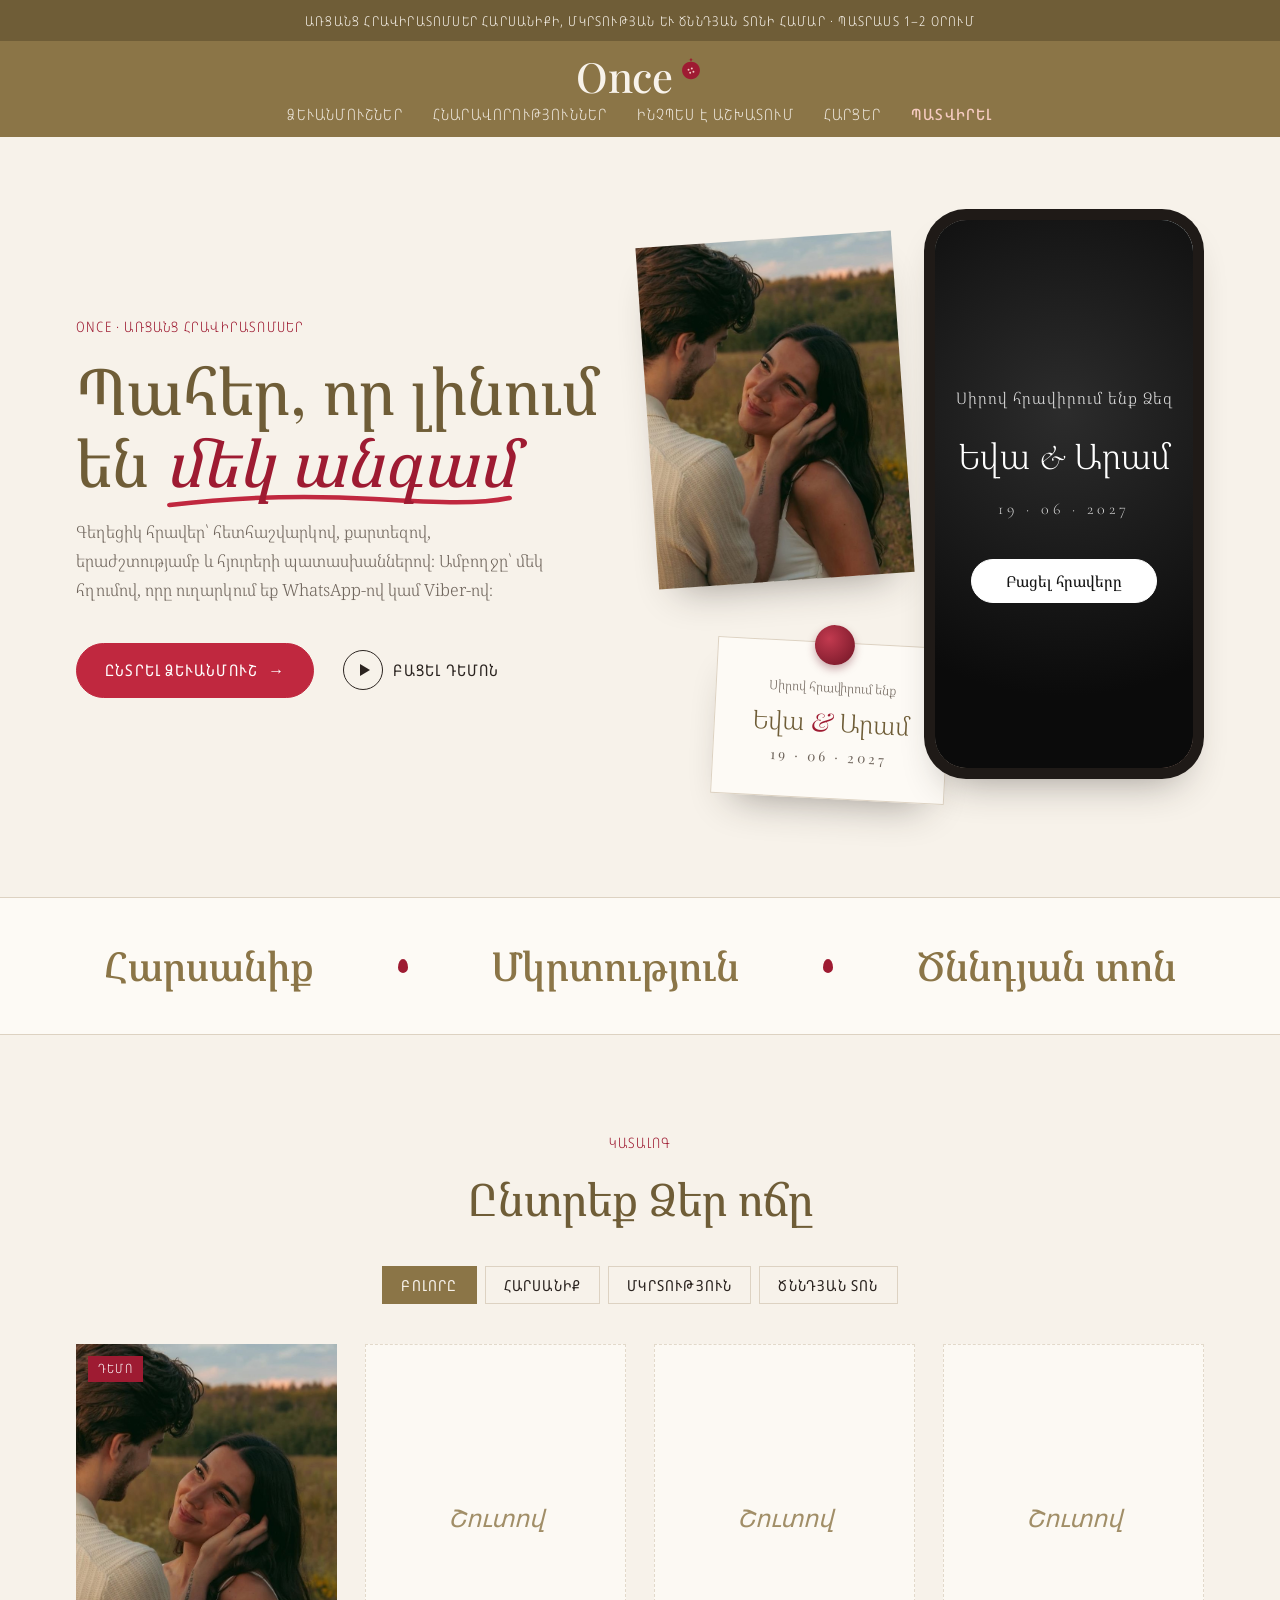
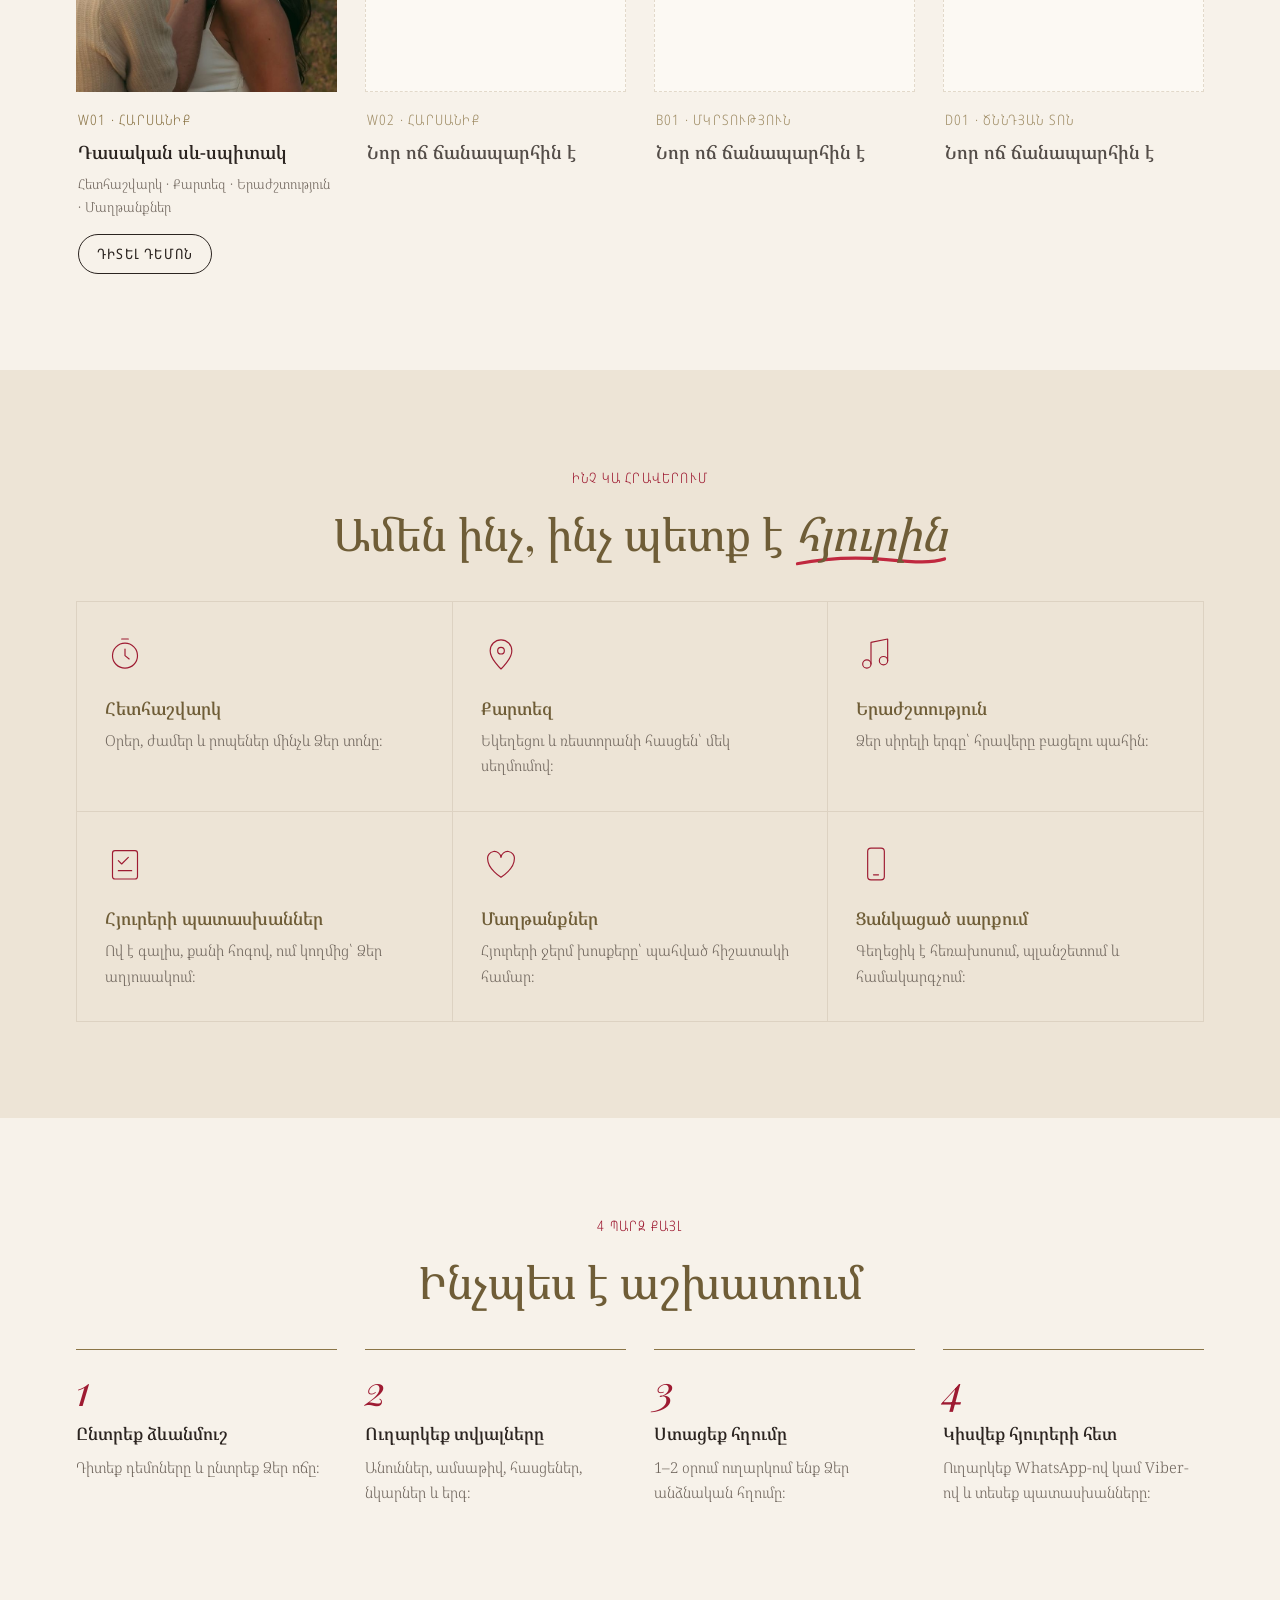
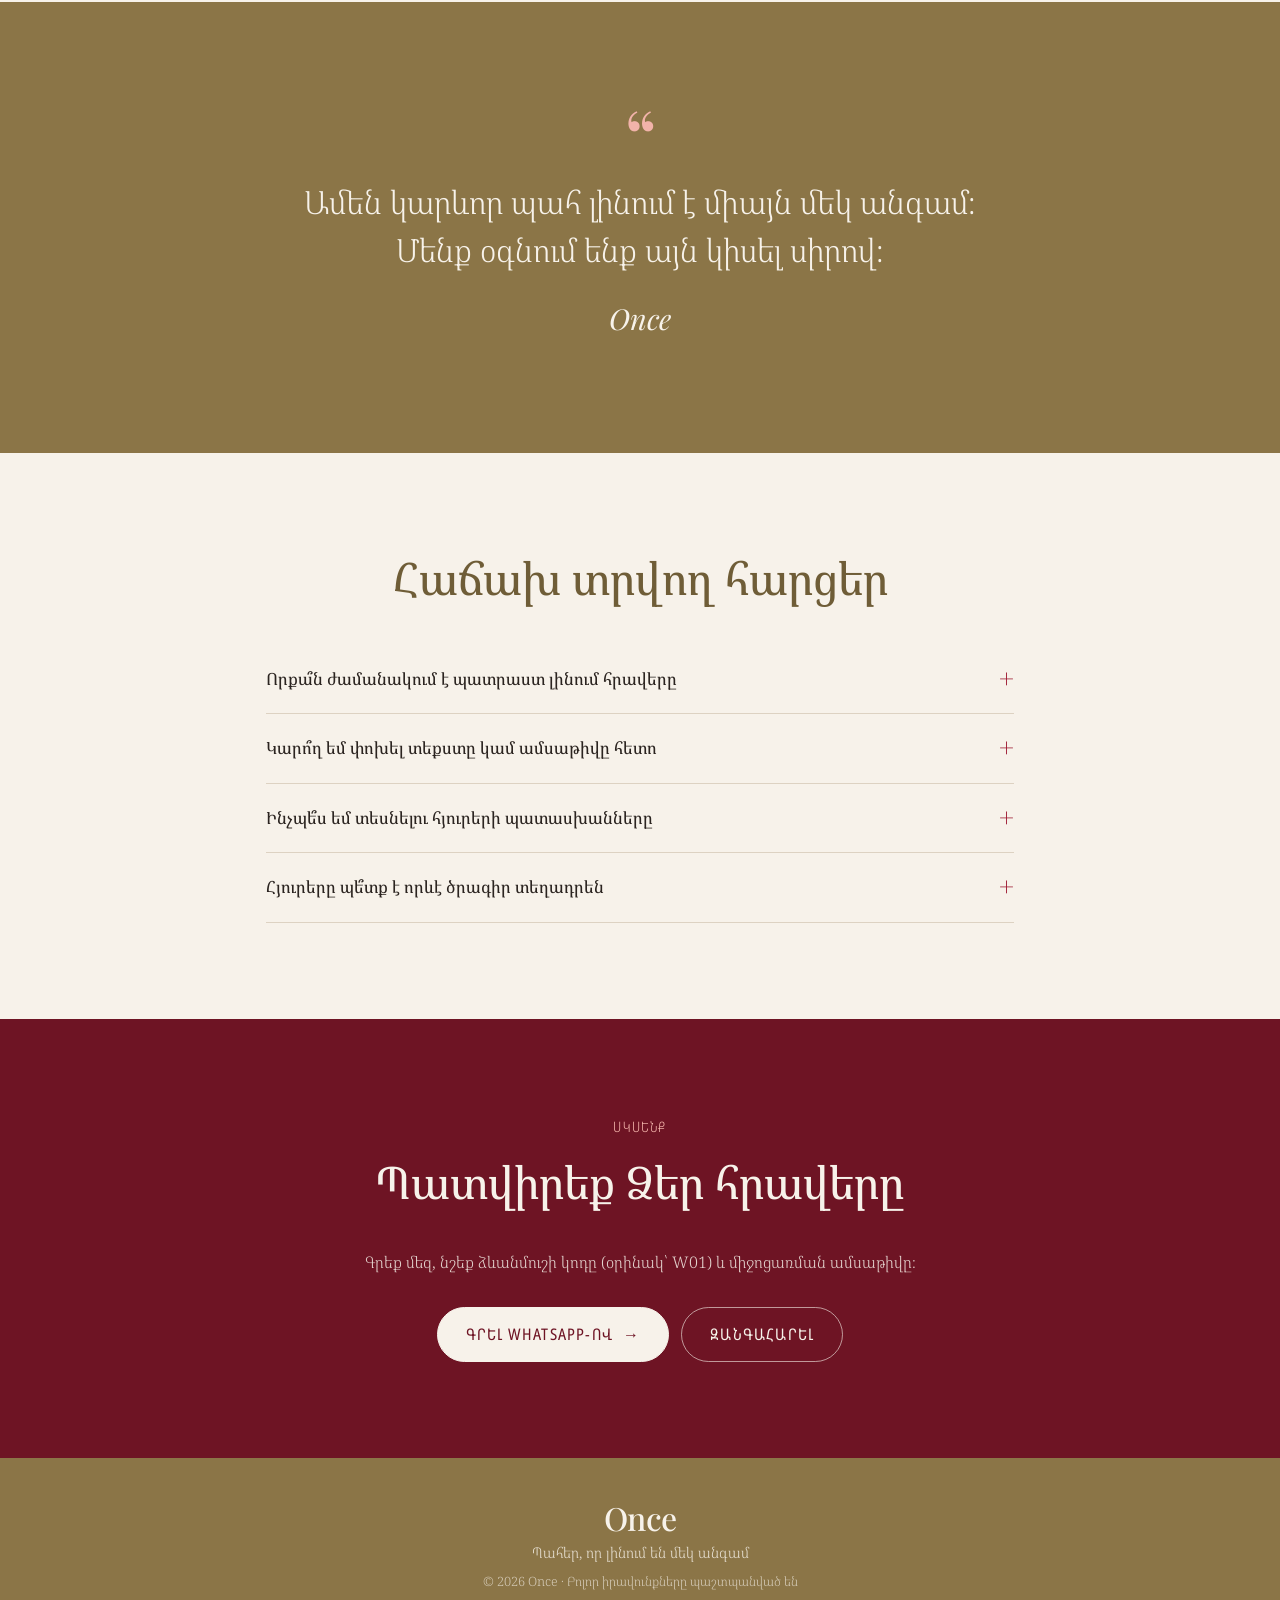
==== commit 886701c0: "Add pomegranate pill buttons and hand-drawn underlines Co-Authored-By: Claude Opus 5.5 <noreply@anth" ====
--- a/index.html
+++ b/index.html
@@ -60,11 +60,11 @@
       <div class="wrap hero__grid">
         <div class="hero__content">
           <p class="eyebrow">Once · առցանց հրավիրատոմսեր</p>
-          <h1 class="hero__title">Պահեր, որ լինում են <em>մեկ անգամ</em></h1>
+          <h1 class="hero__title">Պահեր, որ լինում են <em class="scribble">մեկ անգամ</em></h1>
           <p class="hero__text">Գեղեցիկ հրավեր՝ հետհաշվարկով, քարտեզով, երաժշտությամբ և հյուրերի պատասխաններով։ Ամբողջը՝ մեկ հղումով, որը ուղարկում եք WhatsApp-ով կամ Viber-ով։</p>
           <div class="hero__buttons">
-            <a href="#catalog" class="btn">Ընտրել ձևանմուշ</a>
-            <a href="templates/wedding/w01/" class="btn btn--outline" target="_blank" rel="noopener">Բացել դեմոն</a>
+            <a href="#catalog" class="btn btn--arrow">Ընտրել ձևանմուշ</a>
+            <a href="templates/wedding/w01/" class="btn btn--play" target="_blank" rel="noopener"><span class="btn__circle" aria-hidden="true"></span>Բացել դեմոն</a>
           </div>
         </div>
 
@@ -154,7 +154,7 @@
     <section id="features" class="section section--tint">
       <div class="wrap">
         <p class="eyebrow eyebrow--center">Ինչ կա հրավերում</p>
-        <h2 class="section__title">Ամեն ինչ, ինչ պետք է հյուրին</h2>
+        <h2 class="section__title">Ամեն ինչ, ինչ պետք է <span class="scribble">հյուրին</span></h2>
         <div class="features">
           <div class="feature reveal">
             <svg viewBox="0 0 48 48" aria-hidden="true"><circle cx="24" cy="26" r="15"/><path d="M24 18v8l5 4M20 6h8"/></svg>
@@ -239,7 +239,7 @@
         <p>Գրեք մեզ, նշեք ձևանմուշի կոդը (օրինակ՝ W01) և միջոցառման ամսաթիվը։</p>
         <div class="order__buttons">
           <!-- 374XXXXXXXX-ը փոխարինեք Ձեր WhatsApp համարով (առանց + և բացատների) -->
-          <a class="btn btn--light" href="https://wa.me/374XXXXXXXX" target="_blank" rel="noopener">Գրել WhatsApp-ով</a>
+          <a class="btn btn--light btn--arrow" href="https://wa.me/374XXXXXXXX" target="_blank" rel="noopener">Գրել WhatsApp-ով</a>
           <a class="btn btn--ghost" href="tel:+374XXXXXXXX">Զանգահարել</a>
         </div>
       </div>
--- a/assets/css/main.css
+++ b/assets/css/main.css
@@ -12,6 +12,7 @@
   --olive-dark: #6f5d37;
   --nur: #9e1b32;        /* նուռ՝ միայն շեշտերի համար */
   --nur-dark: #6e1424;
+  --nur-bright: #c0283f;  /* վառ նուռ՝ կոճակներ և ձեռագիր գծեր */
   --ink: #2b2420;        /* տեքստ */
   --muted: #6f655c;
   --line: #ddd2c2;
@@ -50,26 +51,67 @@
 }
 
 /* ---------- Կոճակներ ---------- */
+/* Հիմնական կոճակ՝ կլոր, նռնագույն */
 .btn {
-  display: inline-block;
-  padding: 13px 30px;
-  border: 1px solid var(--ink);
-  background: var(--ink);
-  color: var(--cream);
+  display: inline-flex;
+  align-items: center;
+  justify-content: center;
+  gap: 10px;
+  padding: 13px 28px;
+  border: 1px solid var(--nur-bright);
+  border-radius: 999px;
+  background: var(--nur-bright);
+  color: #fff;
   font-size: 1rem;
   font-weight: 400;
   text-decoration: none;
   cursor: pointer;
-  transition: background .25s, color .25s, border-color .25s;
-}
-.btn:hover, .btn:focus-visible { background: var(--nur); border-color: var(--nur); color: #fff; }
-.btn--outline { background: transparent; color: var(--ink); }
+  transition: background .25s, color .25s, border-color .25s, transform .25s;
+}
+.btn:hover, .btn:focus-visible { background: var(--nur-dark); border-color: var(--nur-dark); transform: translateY(-1px); }
+
+/* Սլաք՝ «→», շարժվում է hover-ի ժամանակ */
+.btn--arrow::after { content: "→"; font-family: Georgia, serif; text-transform: none; transition: transform .25s; }
+.btn--arrow:hover::after { transform: translateX(4px); }
+
+/* Երկրորդական կոճակ՝ առանց ֆոնի, կլոր «play» նշանով */
+.btn--play { padding-left: 6px; background: transparent; border-color: transparent; color: var(--ink); }
+.btn--play:hover, .btn--play:focus-visible { background: transparent; border-color: transparent; color: var(--nur-bright); }
+.btn__circle {
+  position: relative;
+  width: 40px;
+  height: 40px;
+  border: 1px solid currentColor;
+  border-radius: 50%;
+  flex-shrink: 0;
+}
+.btn__circle::after {
+  content: "";
+  position: absolute;
+  top: 50%;
+  left: 54%;
+  transform: translate(-50%, -50%);
+  border-style: solid;
+  border-width: 6px 0 6px 10px;
+  border-color: transparent transparent transparent currentColor;
+}
+
+.btn--outline { background: transparent; border-color: var(--ink); color: var(--ink); }
 .btn--outline:hover, .btn--outline:focus-visible { background: var(--ink); border-color: var(--ink); color: var(--cream); }
-.btn--small { padding: 8px 18px; font-size: .9rem; }
+.btn--small { padding: 7px 18px; font-size: .9rem; }
 .btn--light { background: var(--cream); border-color: var(--cream); color: var(--nur-dark); }
 .btn--light:hover, .btn--light:focus-visible { background: #fff; border-color: #fff; color: var(--nur-dark); }
 .btn--ghost { background: transparent; border-color: rgba(247, 242, 234, .6); color: var(--cream); }
 .btn--ghost:hover, .btn--ghost:focus-visible { background: var(--cream); border-color: var(--cream); color: var(--nur-dark); }
+
+/* ---------- Ձեռագիր նռնագույն գիծ բառի տակ ---------- */
+/* Օգտագործեք քիչ՝ մեկ-երկու կարևոր բառի համար. <span class="scribble">բառ</span> */
+.scribble {
+  padding-bottom: .14em;
+  background: url("data:image/svg+xml,%3Csvg xmlns='http://www.w3.org/2000/svg' viewBox='0 0 300 20' preserveAspectRatio='none'%3E%3Cpath d='M4 14 C 60 6, 120 4, 180 8 S 270 13, 296 7' fill='none' stroke='%23c0283f' stroke-width='4.5' stroke-linecap='round'/%3E%3C/svg%3E") no-repeat left bottom / 100% .32em;
+  -webkit-box-decoration-break: clone;
+  box-decoration-break: clone;
+}
 
 /* ---------- Վերևի ժապավեն ---------- */
 .announce {
@@ -147,8 +189,9 @@
   margin-bottom: 22px;
 }
 .hero__title em { font-style: italic; color: var(--nur); }
+.section__title .scribble { font-style: italic; }
 .hero__text { max-width: 470px; color: var(--muted); font-size: 1.05rem; margin-bottom: 32px; }
-.hero__buttons { display: flex; flex-wrap: wrap; gap: 12px; }
+.hero__buttons { display: flex; flex-wrap: wrap; align-items: center; gap: 14px 22px; }
 
 /* Կոլաժ */
 .collage { position: relative; height: 600px; }
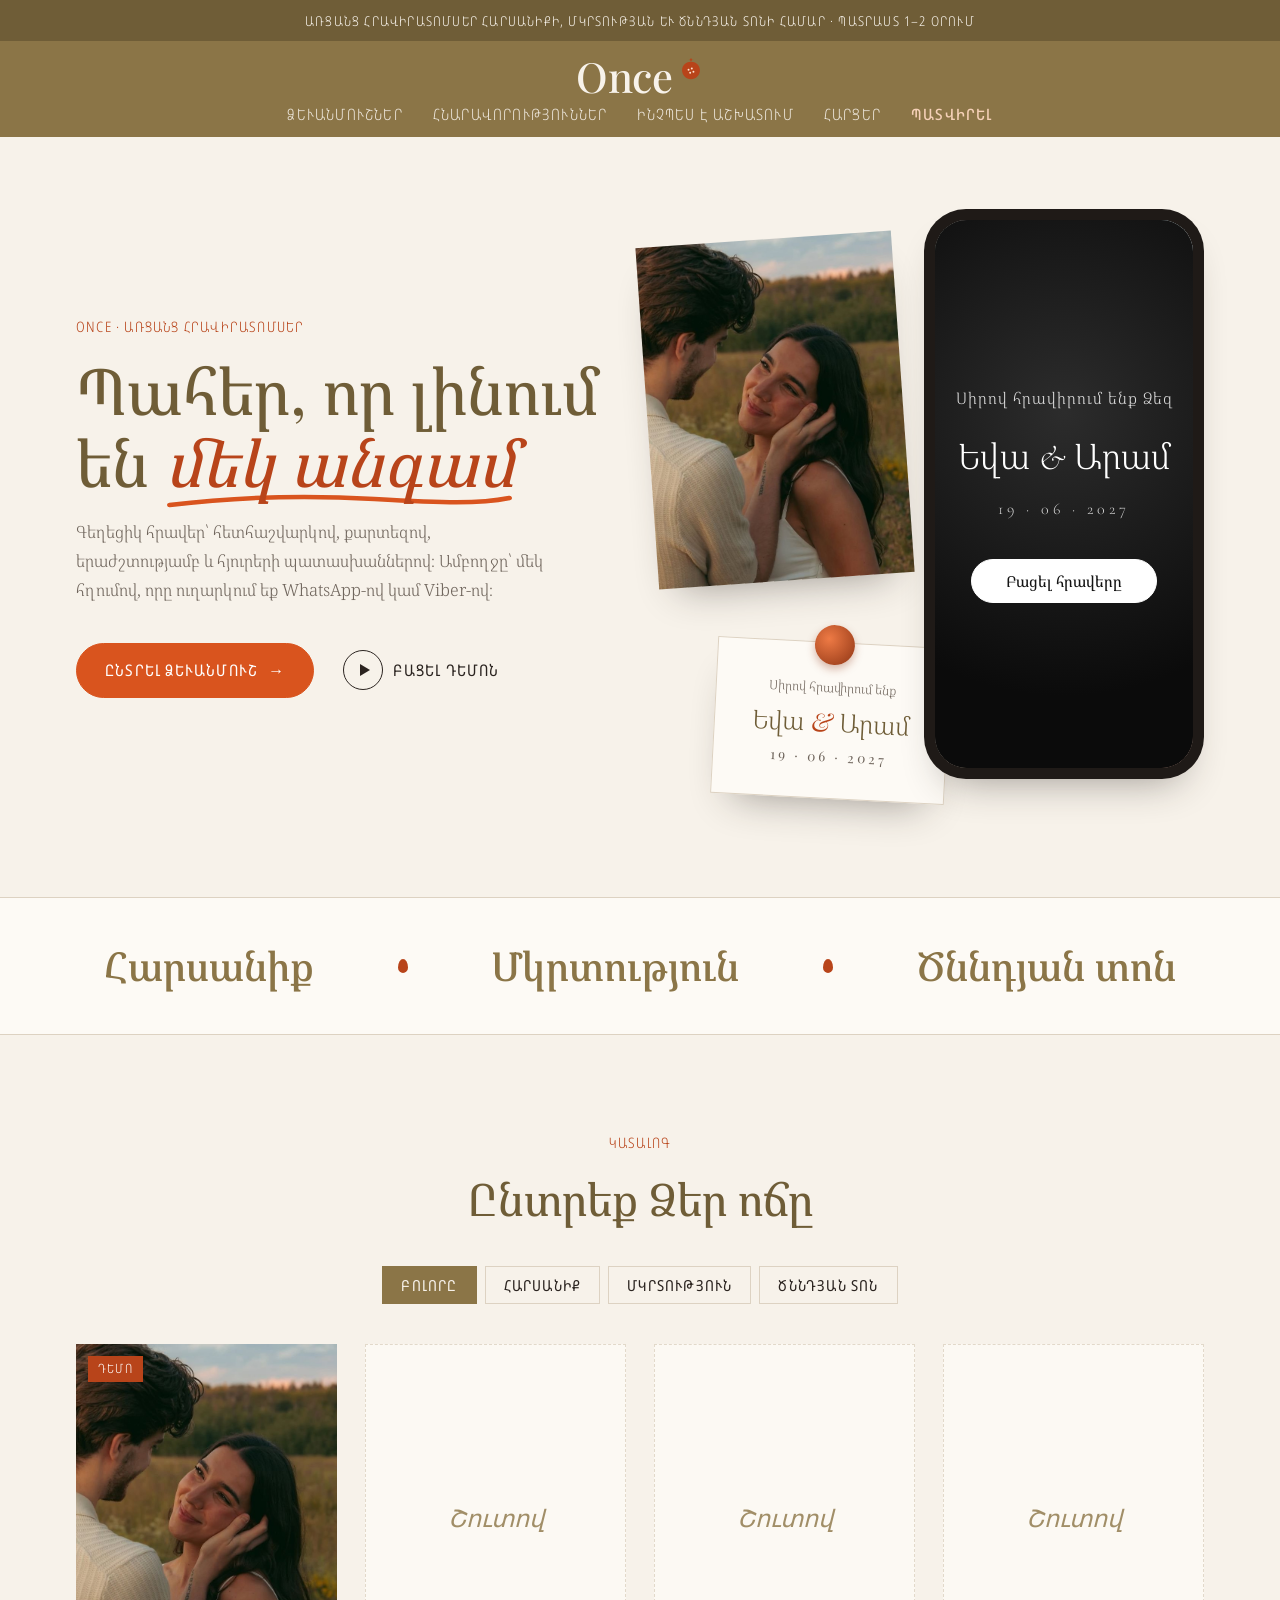
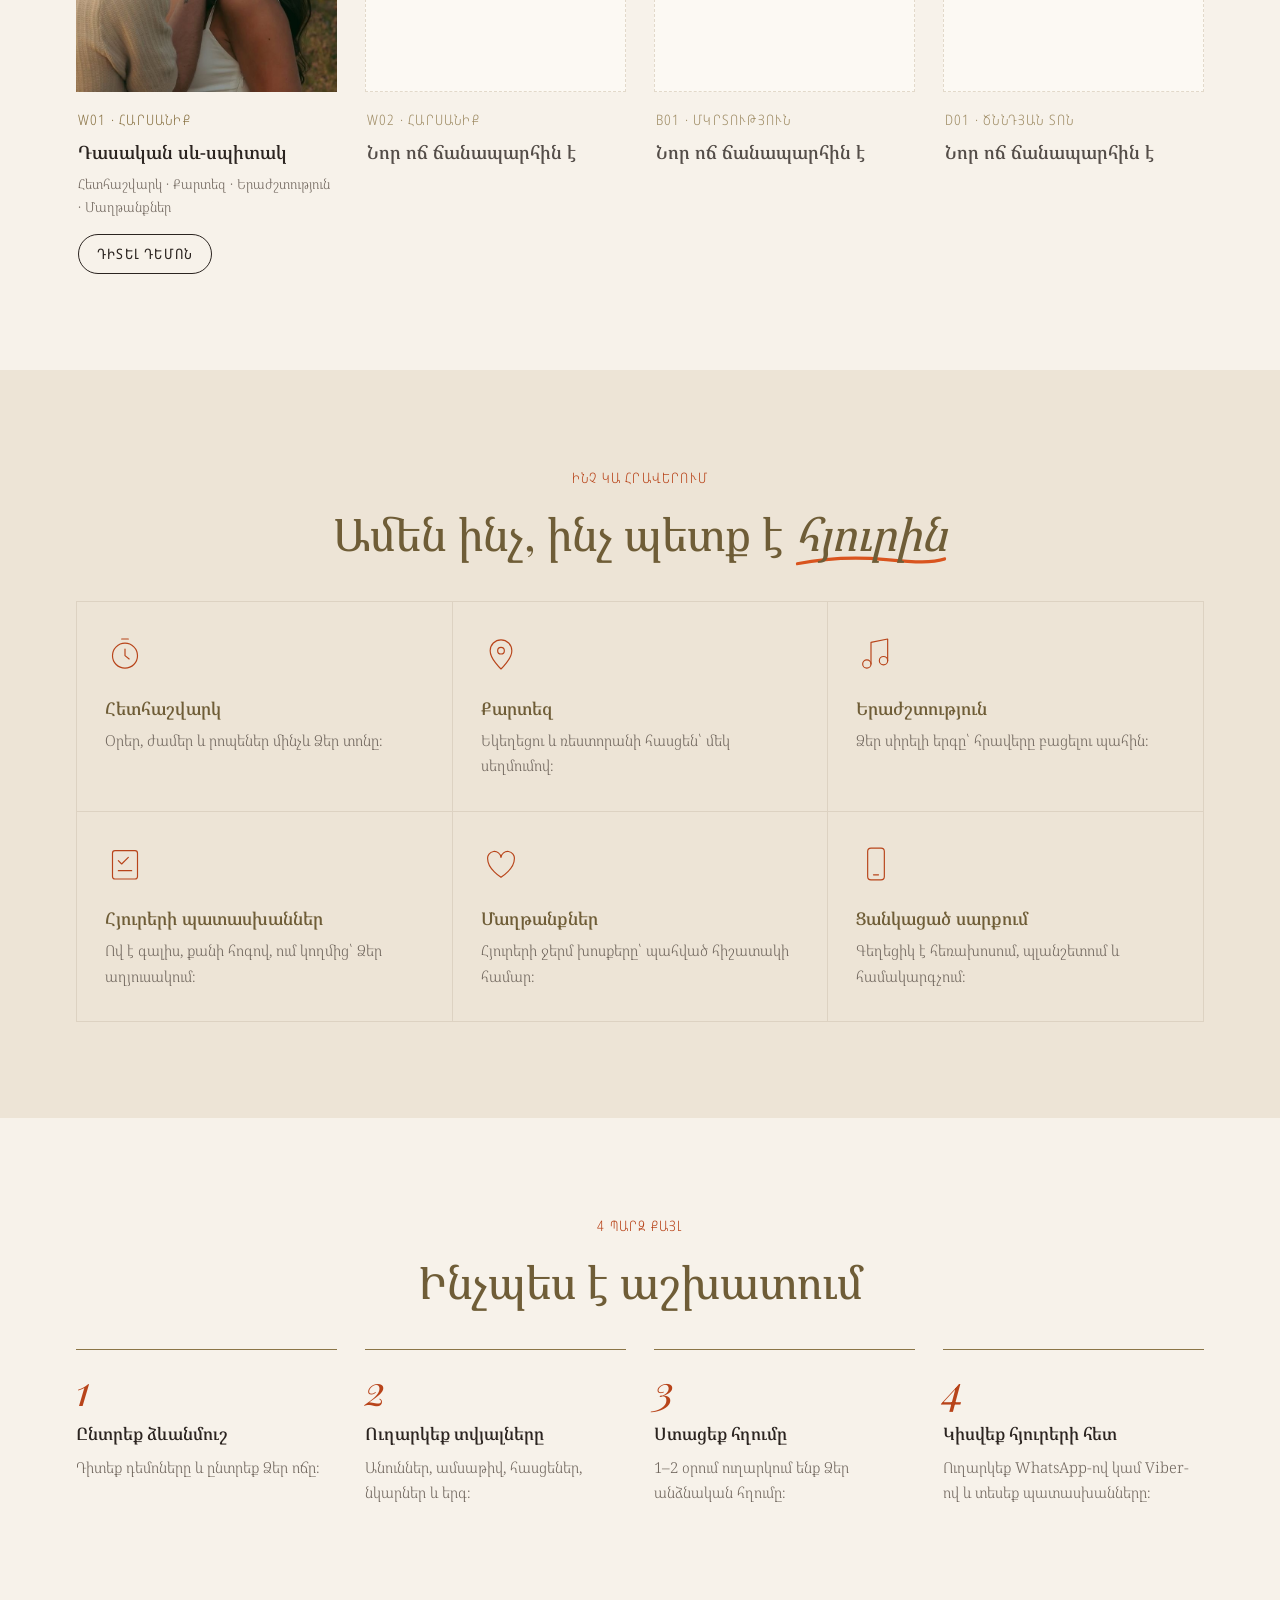
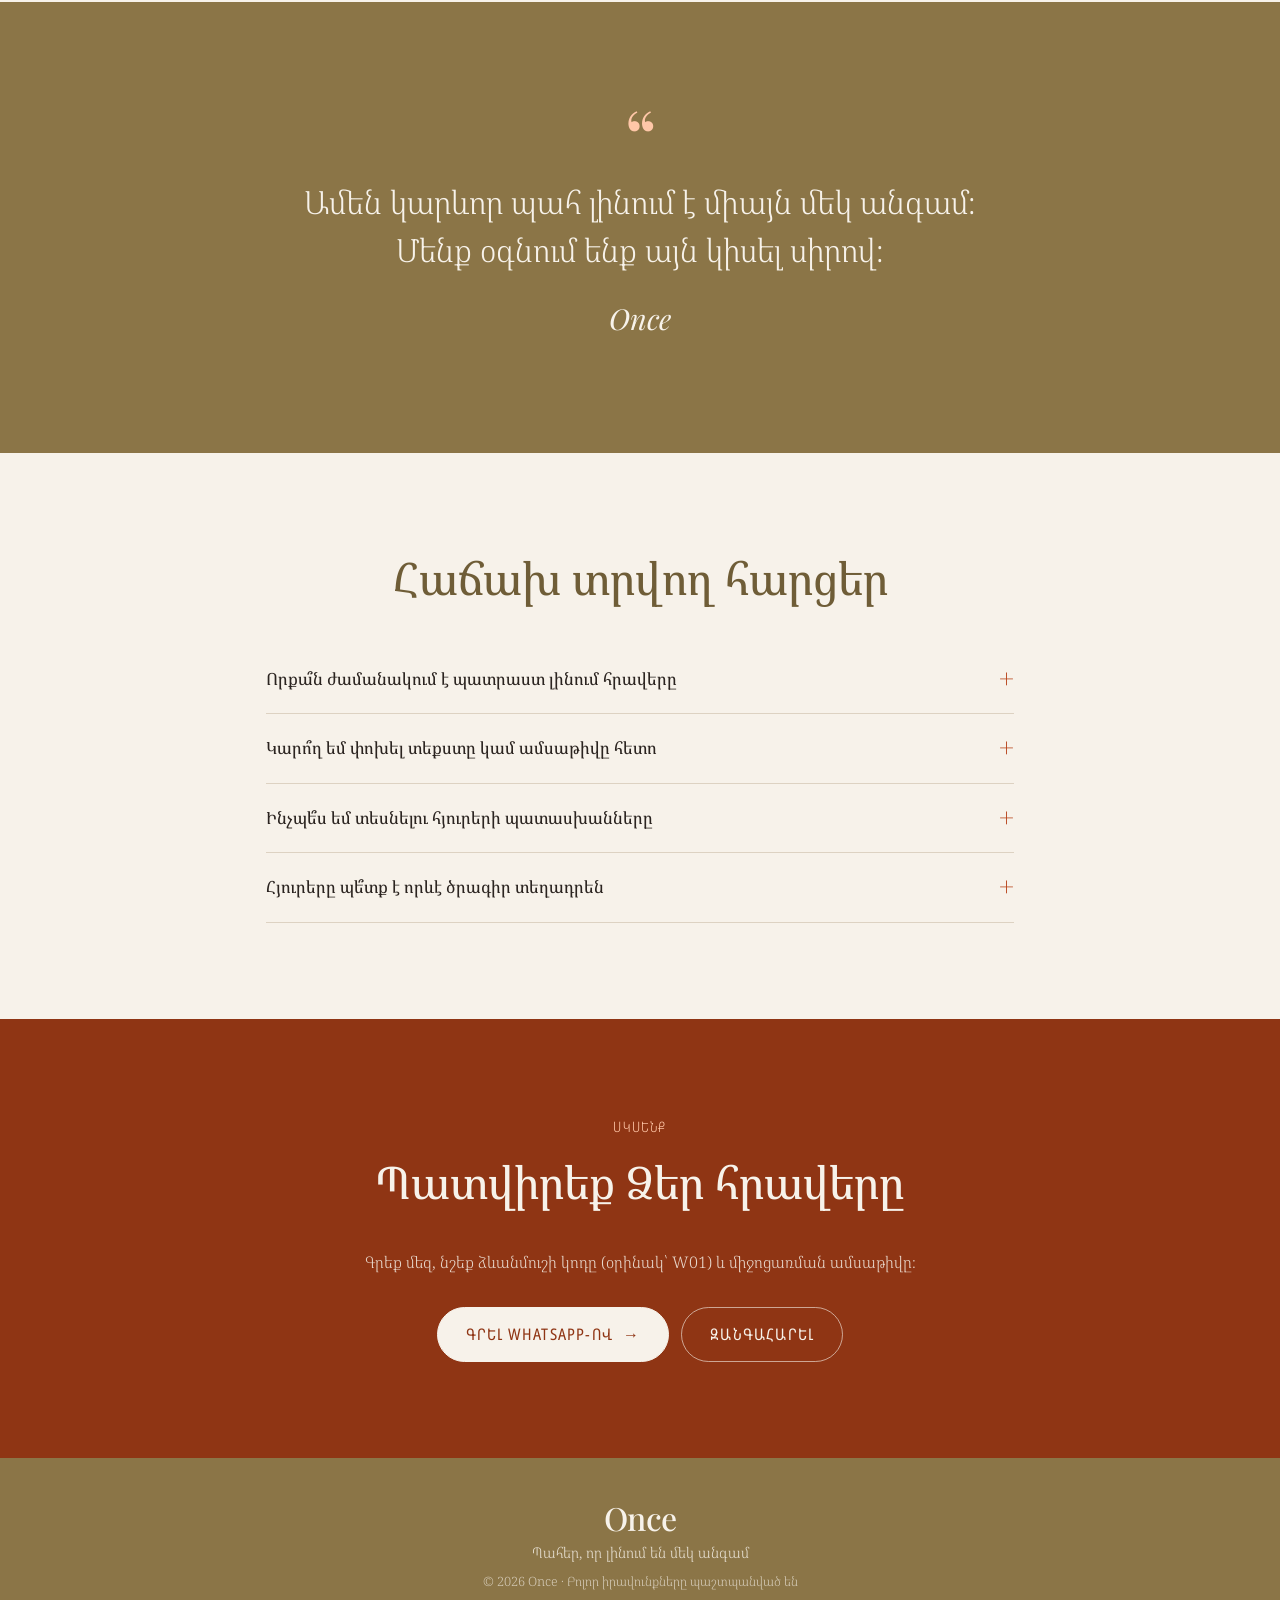
==== commit 9981852d: "Switch accent color from pomegranate to burnt orange Co-Authored-By: Claude Opus 5.5 <noreply@anthro" ====
--- a/index.html
+++ b/index.html
@@ -33,7 +33,7 @@
   <p class="announce">Առցանց հրավիրատոմսեր հարսանիքի, մկրտության և ծննդյան տոնի համար · պատրաստ 1–2 օրում</p>
 
   <!-- ============ ՎԵՐՆԱՄԱՍ ============ -->
-  <!-- Լոգոյի նուռը նույն նշանն է, ինչ assets/img/logo.svg-ում -->
+  <!-- Լոգոյի նշանը նույնն է, ինչ assets/img/logo.svg-ում -->
   <header class="site-header">
     <div class="wrap site-header__inner">
       <a href="./" class="logo" aria-label="Once — գլխավոր էջ">
--- a/assets/css/main.css
+++ b/assets/css/main.css
@@ -10,9 +10,9 @@
   --sand: #ede4d6;       /* բաց բաժիններ */
   --olive: #8b7547;      /* ձիթաոսկեգույն՝ վերնամաս, ներքնամաս */
   --olive-dark: #6f5d37;
-  --nur: #9e1b32;        /* նուռ՝ միայն շեշտերի համար */
-  --nur-dark: #6e1424;
-  --nur-bright: #c0283f;  /* վառ նուռ՝ կոճակներ և ձեռագիր գծեր */
+  --accent: #d9541e;       /* նարնջագույն՝ կոճակներ, ձեռագիր գծեր */
+  --accent-text: #b8441a;  /* մի քիչ մուգ նարնջագույն՝ փոքր տեքստերի համար */
+  --accent-dark: #8f3514;  /* մուգ՝ «Պատվիրեք» բաժնի ֆոն, hover */
   --ink: #2b2420;        /* տեքստ */
   --muted: #6f655c;
   --line: #ddd2c2;
@@ -51,16 +51,16 @@
 }
 
 /* ---------- Կոճակներ ---------- */
-/* Հիմնական կոճակ՝ կլոր, նռնագույն */
+/* Հիմնական կոճակ՝ կլոր, նարնջագույն */
 .btn {
   display: inline-flex;
   align-items: center;
   justify-content: center;
   gap: 10px;
   padding: 13px 28px;
-  border: 1px solid var(--nur-bright);
+  border: 1px solid var(--accent);
   border-radius: 999px;
-  background: var(--nur-bright);
+  background: var(--accent);
   color: #fff;
   font-size: 1rem;
   font-weight: 400;
@@ -68,7 +68,7 @@
   cursor: pointer;
   transition: background .25s, color .25s, border-color .25s, transform .25s;
 }
-.btn:hover, .btn:focus-visible { background: var(--nur-dark); border-color: var(--nur-dark); transform: translateY(-1px); }
+.btn:hover, .btn:focus-visible { background: #b8441a; border-color: #b8441a; transform: translateY(-1px); }
 
 /* Սլաք՝ «→», շարժվում է hover-ի ժամանակ */
 .btn--arrow::after { content: "→"; font-family: Georgia, serif; text-transform: none; transition: transform .25s; }
@@ -76,7 +76,7 @@
 
 /* Երկրորդական կոճակ՝ առանց ֆոնի, կլոր «play» նշանով */
 .btn--play { padding-left: 6px; background: transparent; border-color: transparent; color: var(--ink); }
-.btn--play:hover, .btn--play:focus-visible { background: transparent; border-color: transparent; color: var(--nur-bright); }
+.btn--play:hover, .btn--play:focus-visible { background: transparent; border-color: transparent; color: var(--accent); }
 .btn__circle {
   position: relative;
   width: 40px;
@@ -99,16 +99,16 @@
 .btn--outline { background: transparent; border-color: var(--ink); color: var(--ink); }
 .btn--outline:hover, .btn--outline:focus-visible { background: var(--ink); border-color: var(--ink); color: var(--cream); }
 .btn--small { padding: 7px 18px; font-size: .9rem; }
-.btn--light { background: var(--cream); border-color: var(--cream); color: var(--nur-dark); }
-.btn--light:hover, .btn--light:focus-visible { background: #fff; border-color: #fff; color: var(--nur-dark); }
+.btn--light { background: var(--cream); border-color: var(--cream); color: var(--accent-dark); }
+.btn--light:hover, .btn--light:focus-visible { background: #fff; border-color: #fff; color: var(--accent-dark); }
 .btn--ghost { background: transparent; border-color: rgba(247, 242, 234, .6); color: var(--cream); }
-.btn--ghost:hover, .btn--ghost:focus-visible { background: var(--cream); border-color: var(--cream); color: var(--nur-dark); }
-
-/* ---------- Ձեռագիր նռնագույն գիծ բառի տակ ---------- */
+.btn--ghost:hover, .btn--ghost:focus-visible { background: var(--cream); border-color: var(--cream); color: var(--accent-dark); }
+
+/* ---------- Ձեռագիր նարնջագույն գիծ բառի տակ ---------- */
 /* Օգտագործեք քիչ՝ մեկ-երկու կարևոր բառի համար. <span class="scribble">բառ</span> */
 .scribble {
   padding-bottom: .14em;
-  background: url("data:image/svg+xml,%3Csvg xmlns='http://www.w3.org/2000/svg' viewBox='0 0 300 20' preserveAspectRatio='none'%3E%3Cpath d='M4 14 C 60 6, 120 4, 180 8 S 270 13, 296 7' fill='none' stroke='%23c0283f' stroke-width='4.5' stroke-linecap='round'/%3E%3C/svg%3E") no-repeat left bottom / 100% .32em;
+  background: url("data:image/svg+xml,%3Csvg xmlns='http://www.w3.org/2000/svg' viewBox='0 0 300 20' preserveAspectRatio='none'%3E%3Cpath d='M4 14 C 60 6, 120 4, 180 8 S 270 13, 296 7' fill='none' stroke='%23d9541e' stroke-width='4.5' stroke-linecap='round'/%3E%3C/svg%3E") no-repeat left bottom / 100% .32em;
   -webkit-box-decoration-break: clone;
   box-decoration-break: clone;
 }
@@ -155,18 +155,18 @@
   letter-spacing: -.5px;
 }
 .logo__mark { width: 26px; height: 26px; margin-top: -14px; }
-.logo__fruit { fill: var(--nur); }
-.logo__seed { fill: #f2c9c4; }
+.logo__fruit { fill: var(--accent-text); }
+.logo__seed { fill: #ffe2cf; }
 .logo--small .logo__word { font-size: 2rem; }
 
 .nav { display: flex; flex-wrap: wrap; justify-content: center; gap: 6px 30px; }
 .nav a { color: var(--cream); text-decoration: none; font-size: .98rem; opacity: .92; }
 .nav a:hover { opacity: 1; text-decoration: underline; text-underline-offset: 6px; }
-.nav__accent { color: #ffd3cc !important; font-weight: 500; } /* «Պատվիրել»՝ նռան բաց երանգով */
+.nav__accent { color: #ffd9c2 !important; font-weight: 500; } /* «Պատվիրել»՝ բաց նարնջագույնով */
 
 /* ---------- Փոքր վերնագիր ---------- */
 .eyebrow {
-  color: var(--nur);
+  color: var(--accent-text);
   font-size: .9rem;
   margin-bottom: 14px;
 }
@@ -188,7 +188,7 @@
   color: var(--olive-dark);
   margin-bottom: 22px;
 }
-.hero__title em { font-style: italic; color: var(--nur); }
+.hero__title em { font-style: italic; color: var(--accent-text); }
 .section__title .scribble { font-style: italic; }
 .hero__text { max-width: 470px; color: var(--muted); font-size: 1.05rem; margin-bottom: 32px; }
 .hero__buttons { display: flex; flex-wrap: wrap; align-items: center; gap: 14px 22px; }
@@ -227,9 +227,9 @@
   color: var(--olive-dark);
   margin: 6px 0;
 }
-.collage__names span { font-family: "Playfair Display", serif; font-style: italic; color: var(--nur); }
+.collage__names span { font-family: "Playfair Display", serif; font-style: italic; color: var(--accent-text); }
 .collage__date { font-family: "Playfair Display", serif; letter-spacing: 3px; font-size: .85rem; color: var(--muted); }
-/* Նռնագույն կնիք */
+/* Նարնջագույն կնիք */
 .collage__seal {
   position: absolute;
   top: -18px;
@@ -238,8 +238,8 @@
   height: 40px;
   margin-left: -20px;
   border-radius: 50%;
-  background: radial-gradient(circle at 35% 35%, #c23a4f, var(--nur-dark));
-  box-shadow: 0 4px 8px rgba(110, 20, 36, .35);
+  background: radial-gradient(circle at 35% 35%, #ee7a45, var(--accent-dark));
+  box-shadow: 0 4px 8px rgba(143, 53, 20, .35);
 }
 .phone {
   position: absolute;
@@ -281,22 +281,22 @@
   text-decoration: none;
   transition: color .25s;
 }
-.occasions a:hover { color: var(--nur); }
-
-/* Նռան հատիկ՝ փոքր շեշտ */
+.occasions a:hover { color: var(--accent-text); }
+
+/* Փոքր կլոր շեշտ */
 .seed {
   display: inline-block;
   width: 10px;
   height: 14px;
   border-radius: 50% 50% 50% 50% / 60% 60% 40% 40%;
-  background: var(--nur);
+  background: var(--accent-text);
 }
 
 /* ---------- Բաժիններ ---------- */
 .section { padding: 96px 0; }
 .section--tint { background: var(--sand); }
-.section--dark { background: var(--nur-dark); color: var(--cream); }
-.section--dark .eyebrow { color: #f2b3aa; }
+.section--dark { background: var(--accent-dark); color: var(--cream); }
+.section--dark .eyebrow { color: #ffc7a8; }
 .section__title {
   text-align: center;
   font-family: var(--font-display);
@@ -356,7 +356,7 @@
   top: 12px;
   left: 12px;
   padding: 2px 10px;
-  background: var(--nur);
+  background: var(--accent-text);
   color: #fff;
   font-size: .8rem;
 }
@@ -384,7 +384,7 @@
   width: 40px;
   height: 40px;
   fill: none;
-  stroke: var(--nur);
+  stroke: var(--accent-text);
   stroke-width: 1.4;
   stroke-linecap: round;
   stroke-linejoin: round;
@@ -409,7 +409,7 @@
   font-style: italic;
   font-size: 2.6rem;
   line-height: 1;
-  color: var(--nur);
+  color: var(--accent-text);
   margin-bottom: 10px;
 }
 .steps h3 { font-size: 1.08rem; font-weight: 500; margin-bottom: 6px; }
@@ -417,7 +417,7 @@
 
 /* ---------- 6. Մտքի բաժին ---------- */
 .quote { padding: 110px 0; text-align: center; background: var(--olive); color: var(--cream); }
-.quote__mark { font-family: "Playfair Display", serif; font-size: 5rem; line-height: .6; color: #f2b3aa; }
+.quote__mark { font-family: "Playfair Display", serif; font-size: 5rem; line-height: .6; color: #ffc7a8; }
 .quote__text {
   max-width: 760px;
   margin: 18px auto 20px;
@@ -446,7 +446,7 @@
   font-family: "Playfair Display", serif;
   font-size: 1.6rem;
   line-height: 1;
-  color: var(--nur);
+  color: var(--accent-text);
   transition: transform .25s;
 }
 .faq details[open] summary::after { transform: rotate(45deg); }
